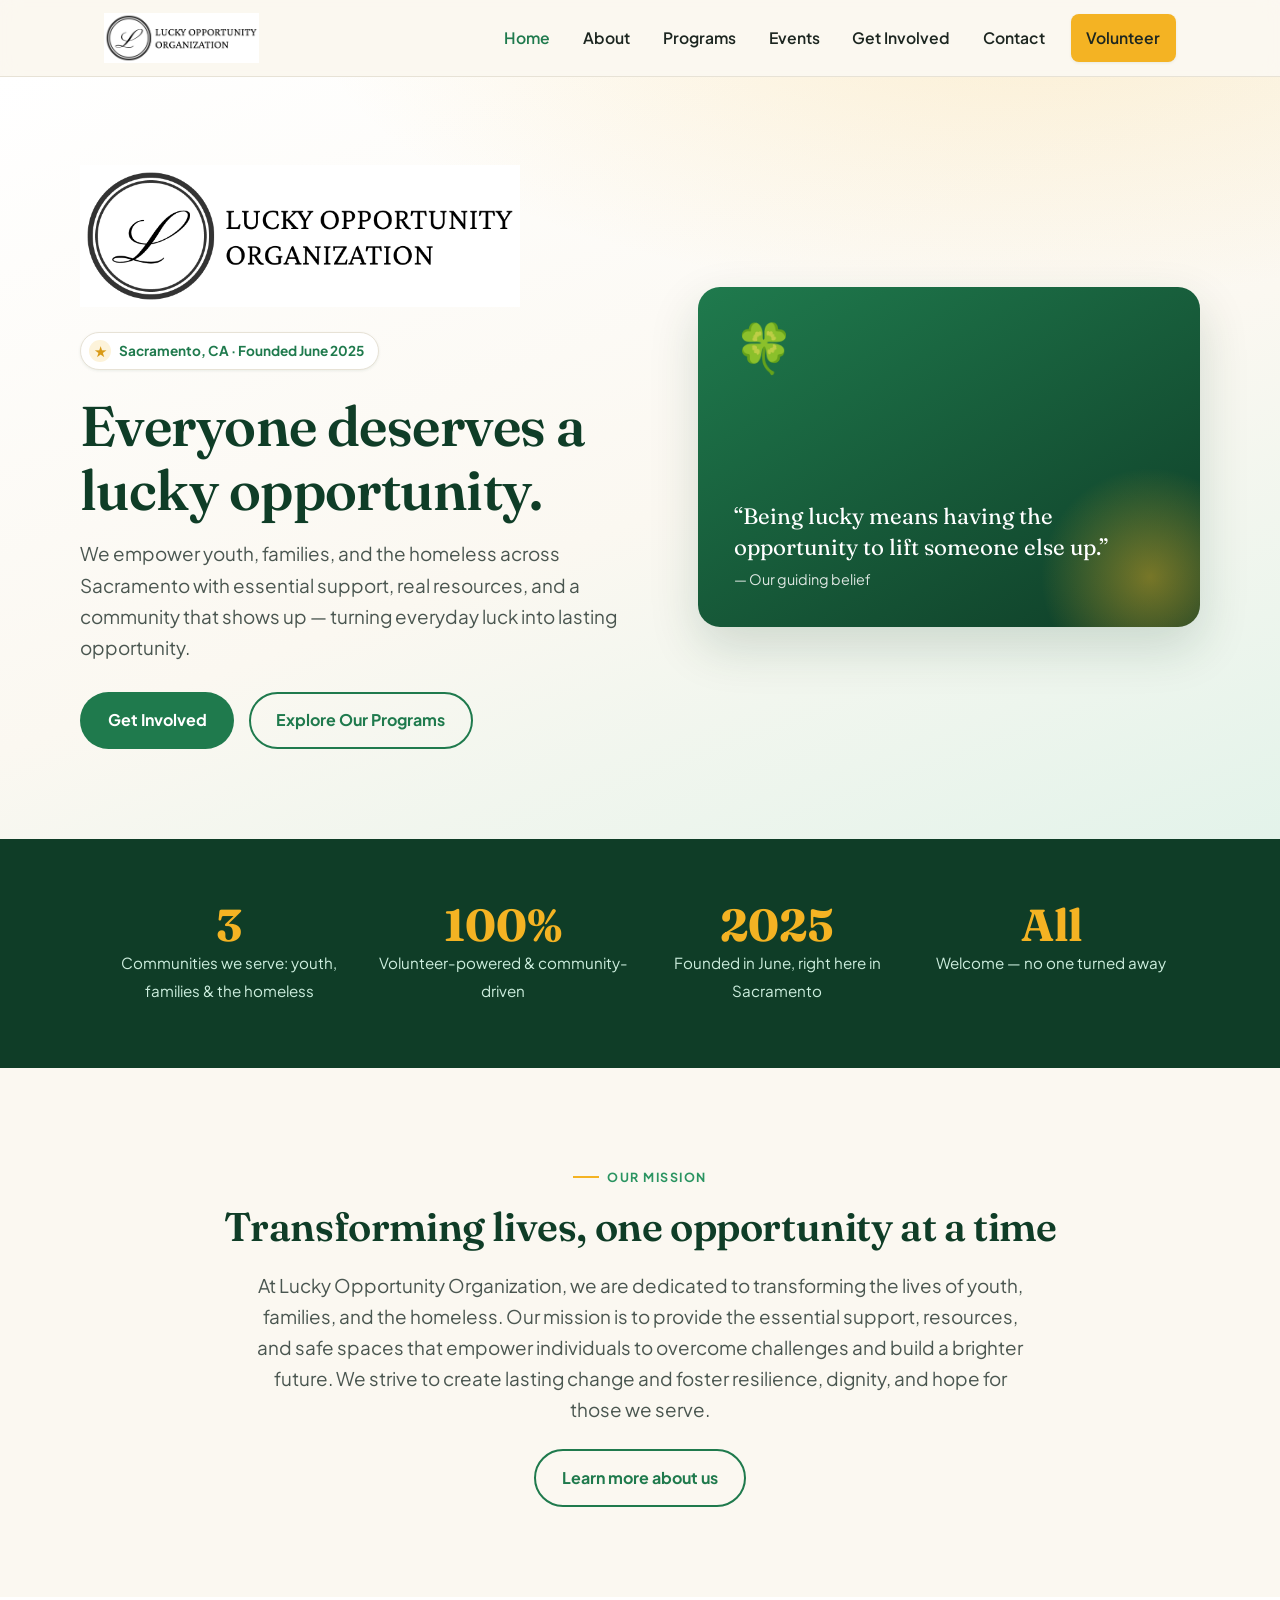
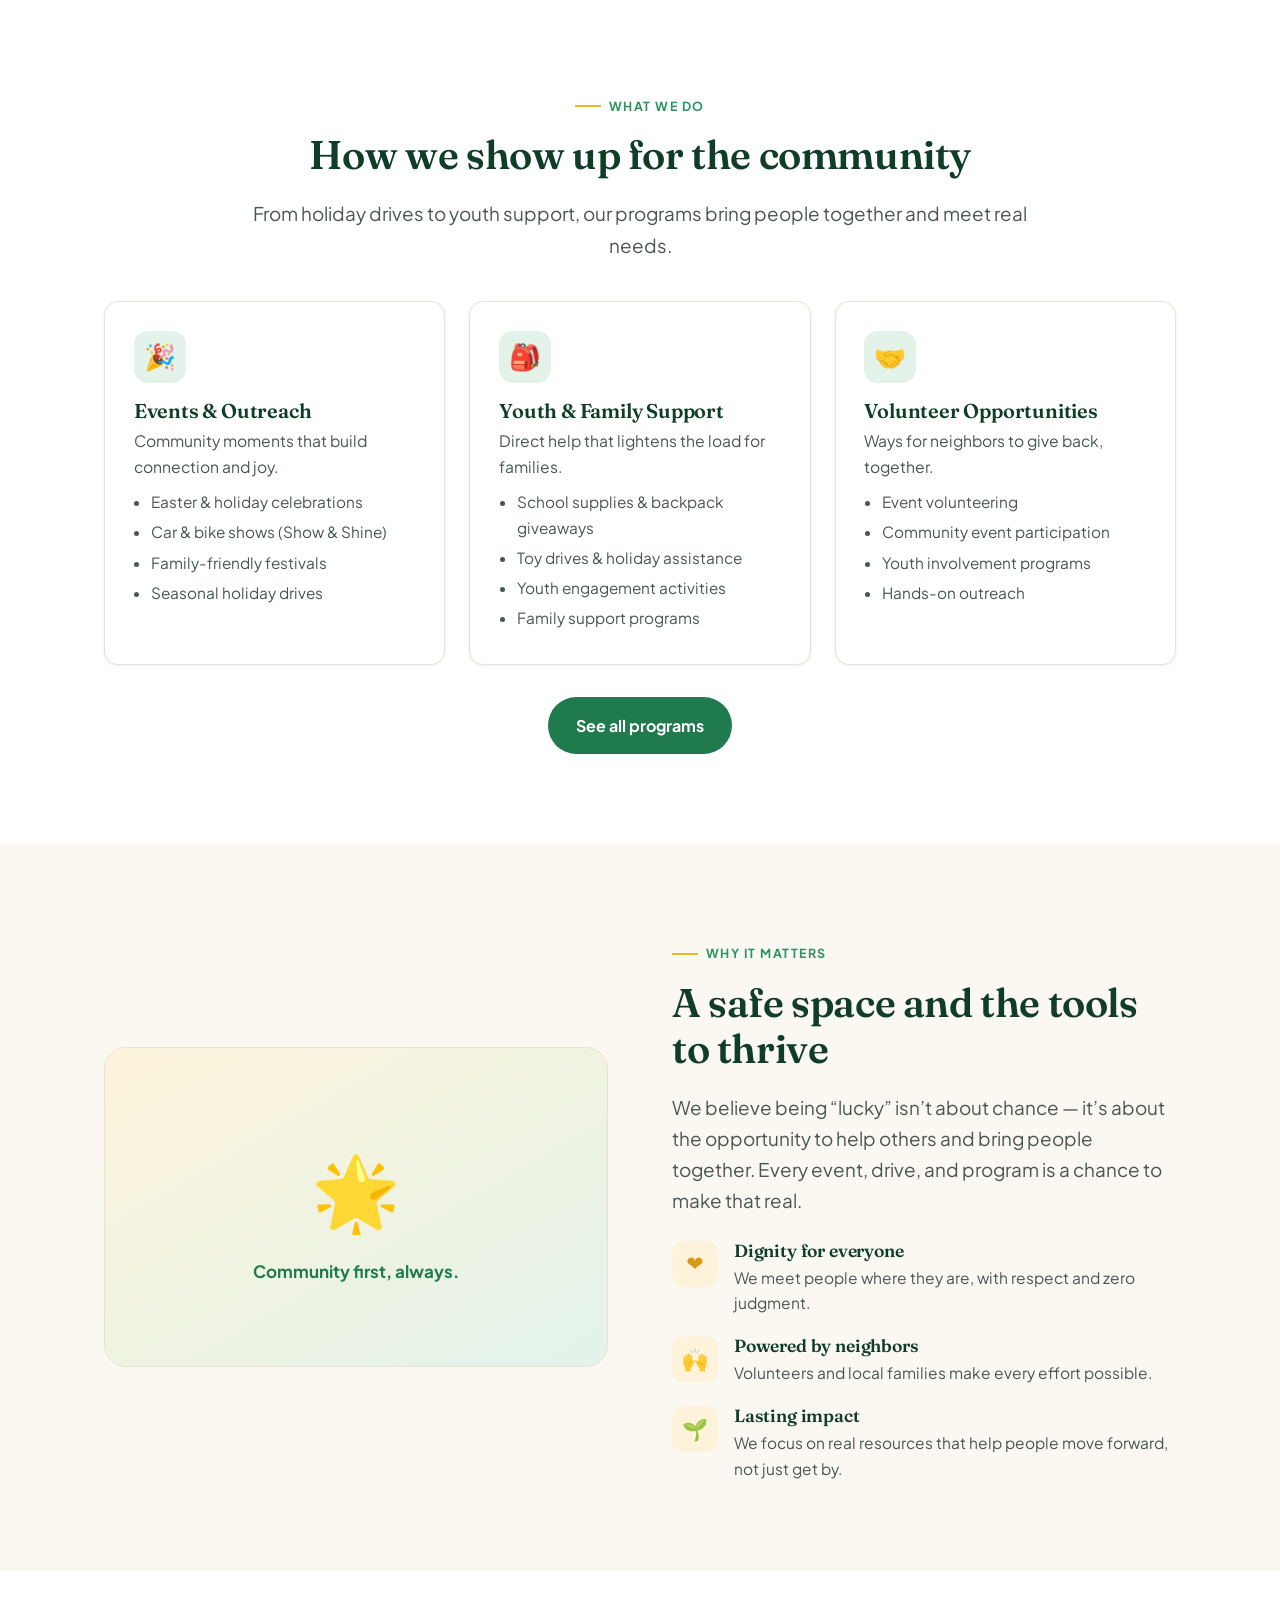
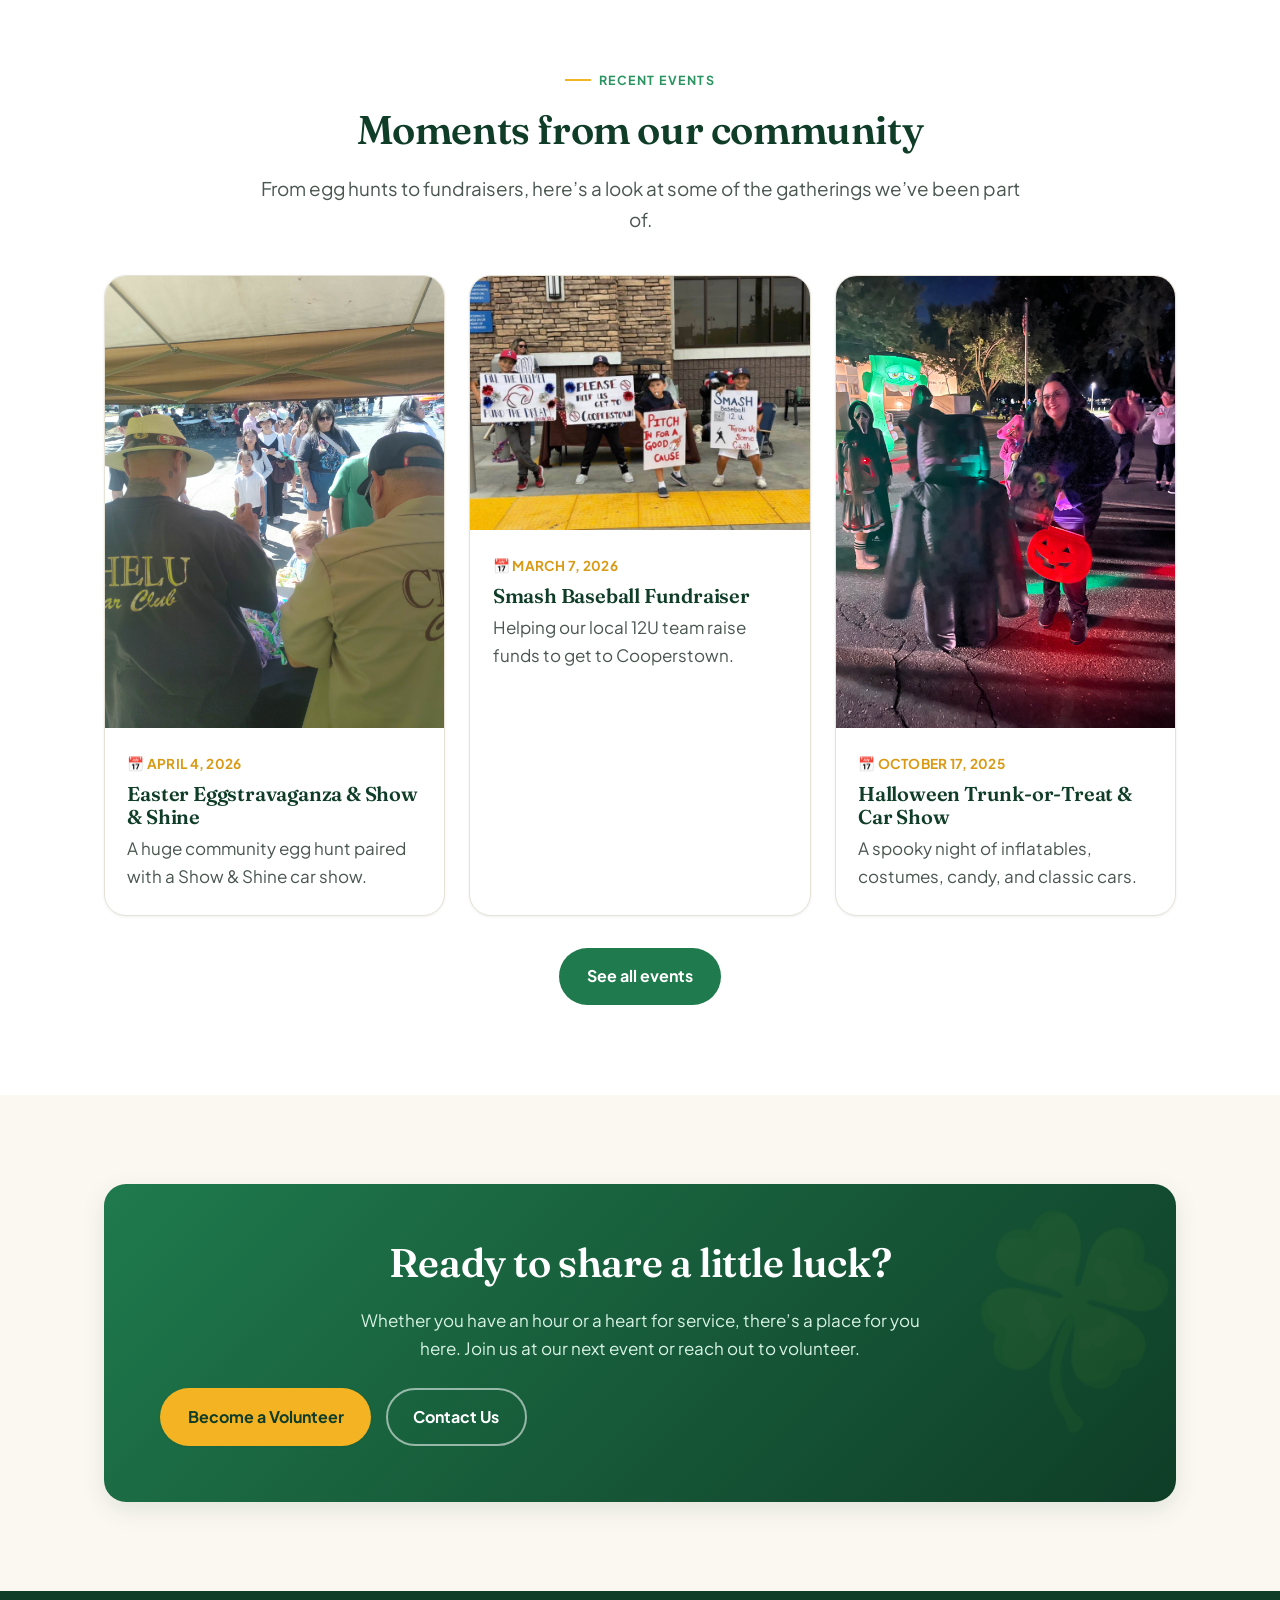
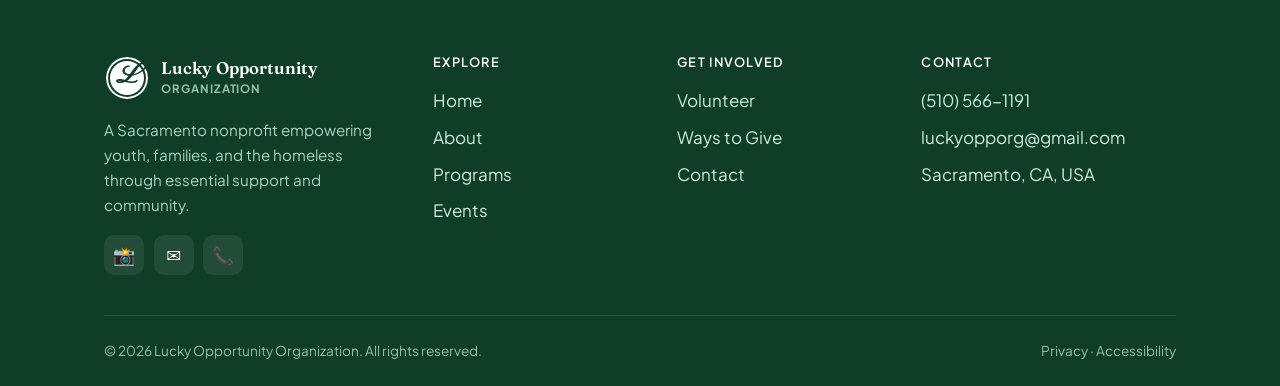
==== index.html @ 6090bc9c "Initial commit" ====
<!DOCTYPE html>
<html lang="en">
<head>
  <meta charset="UTF-8" />
  <meta name="viewport" content="width=device-width, initial-scale=1.0" />
  <title>Lucky Opportunity Organization | Empowering Youth, Families & the Homeless in Sacramento</title>
  <meta name="description" content="Lucky Opportunity Organization is a Sacramento nonprofit transforming lives by empowering youth, families, and the homeless through events, drives, and community outreach. Get involved today." />
  <link rel="canonical" href="https://www.luckyopportunityorganization.org/" />
  <meta name="theme-color" content="#0f3d27" />

  <!-- Open Graph -->
  <meta property="og:type" content="website" />
  <meta property="og:title" content="Lucky Opportunity Organization" />
  <meta property="og:description" content="Empowering youth, families, and the homeless across Sacramento through essential support and community." />
  <meta property="og:url" content="https://www.luckyopportunityorganization.org/" />

  <link rel="icon" href="data:image/svg+xml,%3Csvg xmlns='http://www.w3.org/2000/svg' viewBox='0 0 100 100'%3E%3Crect width='100' height='100' rx='22' fill='%231f7a4d'/%3E%3Ctext x='50' y='70' font-size='66' text-anchor='middle' fill='%23fbd97a' font-family='Georgia,serif' font-style='italic'%3EL%3C/text%3E%3C/svg%3E" />

  <link rel="preconnect" href="https://fonts.googleapis.com" />
  <link rel="preconnect" href="https://fonts.gstatic.com" crossorigin />
  <link href="https://fonts.googleapis.com/css2?family=Pinyon+Script&family=Fraunces:opsz,wght@9..144,500;9..144,600&family=Plus+Jakarta+Sans:wght@400;500;600;700;800&display=swap" rel="stylesheet" />
  <link rel="stylesheet" href="css/styles.css" />

  <script type="application/ld+json">
  {
    "@context": "https://schema.org",
    "@type": "NGO",
    "name": "Lucky Opportunity Organization",
    "url": "https://www.luckyopportunityorganization.org/",
    "email": "luckyopporg@gmail.com",
    "telephone": "+1-510-566-1191",
    "foundingDate": "2025-06",
    "description": "A Sacramento nonprofit dedicated to transforming lives by empowering youth, families, and the homeless through essential support and resources.",
    "address": { "@type": "PostalAddress", "addressLocality": "Sacramento", "addressRegion": "CA", "addressCountry": "US" },
    "sameAs": ["https://www.instagram.com/lucky_opportunity_organization"]
  }
  </script>
</head>
<body>
  <a class="skip-link" href="#main">Skip to content</a>

  <!-- HEADER -->
  <header class="site-header">
    <div class="wrap nav">
      <a class="brand" href="/" aria-label="Lucky Opportunity Organization home">
        <img class="brand-logo" src="assets/logo.png" alt="Lucky Opportunity Organization" width="695" height="224" />
      </a>
      <button class="nav-toggle" aria-label="Toggle menu" aria-expanded="false" aria-controls="nav-links">
        <span></span>
      </button>
      <ul class="nav-links" id="nav-links">
        <li><a href="/">Home</a></li>
        <li><a href="about.html">About</a></li>
        <li><a href="programs.html">Programs</a></li>
        <li><a href="events.html">Events</a></li>
        <li><a href="get-involved.html">Get Involved</a></li>
        <li><a href="contact.html">Contact</a></li>
        <li class="nav-cta"><a class="btn btn--primary" href="get-involved.html">Volunteer</a></li>
      </ul>
    </div>
  </header>

  <main id="main">
    <!-- HERO -->
    <section class="hero">
      <div class="wrap hero-grid">
        <div>
          <img class="hero-logo" src="assets/logo.png" width="695" height="224" alt="Lucky Opportunity Organization logo" />
          <span class="hero-badge"><i>★</i> Sacramento, CA · Founded June 2025</span>
          <h1>Everyone deserves a lucky opportunity.</h1>
          <p class="lead">We empower youth, families, and the homeless across Sacramento with essential support, real resources, and a community that shows up &mdash; turning everyday luck into lasting opportunity.</p>
          <div class="btn-row">
            <a class="btn btn--green" href="get-involved.html">Get Involved</a>
            <a class="btn btn--outline" href="programs.html">Explore Our Programs</a>
          </div>
        </div>
        <aside class="hero-art" aria-hidden="true">
          <span class="clover">🍀</span>
          <blockquote>
            &ldquo;Being lucky means having the opportunity to lift someone else up.&rdquo;
            <br /><cite>— Our guiding belief</cite>
          </blockquote>
        </aside>
      </div>
    </section>

    <!-- STATS -->
    <section class="section--tight section--green">
      <div class="wrap">
        <div class="stats">
          <div class="stat"><b>3</b><span>Communities we serve: youth, families &amp; the homeless</span></div>
          <div class="stat"><b>100%</b><span>Volunteer-powered &amp; community-driven</span></div>
          <div class="stat"><b>2025</b><span>Founded in June, right here in Sacramento</span></div>
          <div class="stat"><b>All</b><span>Welcome &mdash; no one turned away</span></div>
        </div>
      </div>
    </section>

    <!-- MISSION / INTRO -->
    <section class="section section--cream">
      <div class="wrap center">
        <span class="eyebrow">Our Mission</span>
        <h2>Transforming lives, one opportunity at a time</h2>
        <p class="lead">At Lucky Opportunity Organization, we are dedicated to transforming the lives of youth, families, and the homeless. Our mission is to provide the essential support, resources, and safe spaces that empower individuals to overcome challenges and build a brighter future. We strive to create lasting change and foster resilience, dignity, and hope for those we serve.</p>
        <div class="btn-row" style="margin-top:1.5rem;">
          <a class="btn btn--outline" href="about.html">Learn more about us</a>
        </div>
      </div>
    </section>

    <!-- PROGRAMS -->
    <section class="section section--paper">
      <div class="wrap">
        <div class="center">
          <span class="eyebrow">What We Do</span>
          <h2>How we show up for the community</h2>
          <p class="lead">From holiday drives to youth support, our programs bring people together and meet real needs.</p>
        </div>
        <div class="grid grid-3" style="margin-top:2.5rem;">
          <article class="card">
            <div class="ico" aria-hidden="true">🎉</div>
            <h3>Events &amp; Outreach</h3>
            <p>Community moments that build connection and joy.</p>
            <ul>
              <li>Easter &amp; holiday celebrations</li>
              <li>Car &amp; bike shows (Show &amp; Shine)</li>
              <li>Family-friendly festivals</li>
              <li>Seasonal holiday drives</li>
            </ul>
          </article>
          <article class="card">
            <div class="ico" aria-hidden="true">🎒</div>
            <h3>Youth &amp; Family Support</h3>
            <p>Direct help that lightens the load for families.</p>
            <ul>
              <li>School supplies &amp; backpack giveaways</li>
              <li>Toy drives &amp; holiday assistance</li>
              <li>Youth engagement activities</li>
              <li>Family support programs</li>
            </ul>
          </article>
          <article class="card">
            <div class="ico" aria-hidden="true">🤝</div>
            <h3>Volunteer Opportunities</h3>
            <p>Ways for neighbors to give back, together.</p>
            <ul>
              <li>Event volunteering</li>
              <li>Community event participation</li>
              <li>Youth involvement programs</li>
              <li>Hands-on outreach</li>
            </ul>
          </article>
        </div>
        <div class="center" style="margin-top:2rem;">
          <a class="btn btn--green" href="programs.html">See all programs</a>
        </div>
      </div>
    </section>

    <!-- VALUES / WHY -->
    <section class="section section--cream">
      <div class="wrap split">
        <div class="split-media" aria-hidden="true">
          <div>
            <div class="emoji">🌟</div>
            <p style="margin:.5rem 0 0;font-weight:700;">Community first, always.</p>
          </div>
        </div>
        <div>
          <span class="eyebrow">Why It Matters</span>
          <h2>A safe space and the tools to thrive</h2>
          <p class="lead" style="margin-bottom:1.5rem;">We believe being &ldquo;lucky&rdquo; isn&rsquo;t about chance &mdash; it&rsquo;s about the opportunity to help others and bring people together. Every event, drive, and program is a chance to make that real.</p>
          <div class="grid" style="gap:1.25rem;">
            <div class="feature">
              <div class="ico" aria-hidden="true">❤️</div>
              <div><h3>Dignity for everyone</h3><p>We meet people where they are, with respect and zero judgment.</p></div>
            </div>
            <div class="feature">
              <div class="ico" aria-hidden="true">🙌</div>
              <div><h3>Powered by neighbors</h3><p>Volunteers and local families make every effort possible.</p></div>
            </div>
            <div class="feature">
              <div class="ico" aria-hidden="true">🌱</div>
              <div><h3>Lasting impact</h3><p>We focus on real resources that help people move forward, not just get by.</p></div>
            </div>
          </div>
        </div>
      </div>
    </section>

    <!-- RECENT EVENTS -->
    <section class="section section--paper">
      <div class="wrap">
        <div class="center">
          <span class="eyebrow">Recent Events</span>
          <h2>Moments from our community</h2>
          <p class="lead">From egg hunts to fundraisers, here&rsquo;s a look at some of the gatherings we&rsquo;ve been part of.</p>
        </div>
        <div class="grid grid-3" style="margin-top:2.5rem;">
          <a class="event-link-card" href="events.html">
            <div class="event-link-card__media"><img src="assets/easter-1.jpg" alt="Families at the Easter egg hunt" loading="lazy" decoding="async" /></div>
            <div class="event-link-card__body">
              <span class="event-date">📅 April 4, 2026</span>
              <h3>Easter Eggstravaganza &amp; Show &amp; Shine</h3>
              <p>A huge community egg hunt paired with a Show &amp; Shine car show.</p>
            </div>
          </a>
          <a class="event-link-card" href="events.html">
            <div class="event-link-card__media"><img src="assets/smash-baseball.jpg" alt="The Smash 12U baseball team" loading="lazy" decoding="async" /></div>
            <div class="event-link-card__body">
              <span class="event-date">📅 March 7, 2026</span>
              <h3>Smash Baseball Fundraiser</h3>
              <p>Helping our local 12U team raise funds to get to Cooperstown.</p>
            </div>
          </a>
          <a class="event-link-card" href="events.html">
            <div class="event-link-card__media"><img src="assets/halloween-1.jpg" alt="Halloween inflatables lit up at night" loading="lazy" decoding="async" /></div>
            <div class="event-link-card__body">
              <span class="event-date">📅 October 17, 2025</span>
              <h3>Halloween Trunk-or-Treat &amp; Car Show</h3>
              <p>A spooky night of inflatables, costumes, candy, and classic cars.</p>
            </div>
          </a>
        </div>
        <div class="center" style="margin-top:2rem;">
          <a class="btn btn--green" href="events.html">See all events</a>
        </div>
      </div>
    </section>

    <!-- CTA -->
    <section class="section section--cream">
      <div class="wrap">
        <div class="cta-band">
          <h2>Ready to share a little luck?</h2>
          <p>Whether you have an hour or a heart for service, there&rsquo;s a place for you here. Join us at our next event or reach out to volunteer.</p>
          <div class="btn-row center">
            <a class="btn btn--primary" href="get-involved.html">Become a Volunteer</a>
            <a class="btn btn--ghost" href="contact.html">Contact Us</a>
          </div>
        </div>
      </div>
    </section>
  </main>

  <!-- FOOTER -->
  <footer class="site-footer">
    <div class="wrap">
      <div class="footer-grid">
        <div class="footer-about">
          <a class="brand" href="/" aria-label="Lucky Opportunity Organization home">
            <span class="brand-badge" aria-hidden="true">L</span>
            <span class="brand-name"><b>Lucky Opportunity</b><span>Organization</span></span>
          </a>
          <p style="margin-top:1rem;">A Sacramento nonprofit empowering youth, families, and the homeless through essential support and community.</p>
          <div class="social">
            <a href="https://www.instagram.com/lucky_opportunity_organization" target="_blank" rel="noopener" aria-label="Instagram">📸</a>
            <a href="mailto:luckyopporg@gmail.com" aria-label="Email">✉️</a>
            <a href="tel:+15105661191" aria-label="Phone">📞</a>
          </div>
        </div>
        <div>
          <h4>Explore</h4>
          <ul>
            <li><a href="/">Home</a></li>
            <li><a href="about.html">About</a></li>
            <li><a href="programs.html">Programs</a></li>
            <li><a href="events.html">Events</a></li>
          </ul>
        </div>
        <div>
          <h4>Get Involved</h4>
          <ul>
            <li><a href="get-involved.html">Volunteer</a></li>
            <li><a href="get-involved.html#donate">Ways to Give</a></li>
            <li><a href="contact.html">Contact</a></li>
          </ul>
        </div>
        <div>
          <h4>Contact</h4>
          <ul>
            <li><a href="tel:+15105661191">(510) 566-1191</a></li>
            <li><a href="mailto:luckyopporg@gmail.com">luckyopporg@gmail.com</a></li>
            <li>Sacramento, CA, USA</li>
          </ul>
        </div>
      </div>
      <div class="footer-bottom">
        <span>&copy; <span data-year>2026</span> Lucky Opportunity Organization. All rights reserved.</span>
        <span>
          <a href="privacy.html">Privacy</a> ·
          <a href="accessibility.html">Accessibility</a>
        </span>
      </div>
    </div>
  </footer>

  <script src="js/main.js"></script>
</body>
</html>
---- css/styles.css ----
/* ==========================================================================
   Lucky Opportunity Organization — Design System
   Palette: clover green + lucky gold on warm cream
   ========================================================================== */

:root {
  /* Brand colors */
  --green-900: #0f3d27;
  --green-700: #1f7a4d;
  --green-600: #2a9461;
  --green-500: #34a86f;
  --green-100: #e3f3ea;

  --gold-600: #d99a16;
  --gold-500: #f4b323;
  --gold-300: #fbd97a;
  --gold-100: #fdf3da;

  --cream: #fbf8f1;
  --paper: #ffffff;
  --ink: #1c2620;
  --ink-soft: #4a5650;
  --line: #e7e2d6;

  --shadow-sm: 0 1px 3px rgba(15, 61, 39, 0.08);
  --shadow-md: 0 8px 24px rgba(15, 61, 39, 0.10);
  --shadow-lg: 0 20px 50px rgba(15, 61, 39, 0.16);

  --radius: 14px;
  --radius-lg: 22px;
  --maxw: 1120px;
  --font: "Plus Jakarta Sans", system-ui, -apple-system, "Segoe UI", Roboto, sans-serif;
  --font-display: "Fraunces", Georgia, "Times New Roman", serif;
}

/* --------------------------------------------------------------------------
   Base / reset
   -------------------------------------------------------------------------- */
*, *::before, *::after { box-sizing: border-box; }

html { scroll-behavior: smooth; -webkit-text-size-adjust: 100%; }

body {
  margin: 0;
  font-family: var(--font);
  color: var(--ink);
  background: var(--cream);
  line-height: 1.65;
  font-size: 17px;
  -webkit-font-smoothing: antialiased;
}

img { max-width: 100%; display: block; }

a { color: var(--green-700); text-decoration: none; transition: color .15s ease; }
a:hover { color: var(--green-900); }

h1, h2, h3, h4 {
  font-family: var(--font-display);
  font-weight: 600;
  line-height: 1.15;
  color: var(--green-900);
  margin: 0 0 .5em;
  letter-spacing: -0.01em;
}
h1 { font-size: clamp(2.1rem, 5vw, 3.5rem); }
h2 { font-size: clamp(1.7rem, 3.6vw, 2.5rem); }
h3 { font-size: 1.25rem; }
p { margin: 0 0 1rem; }

:focus-visible {
  outline: 3px solid var(--gold-500);
  outline-offset: 2px;
  border-radius: 4px;
}

.skip-link {
  position: absolute;
  left: -999px;
  top: 0;
  background: var(--green-900);
  color: #fff;
  padding: .75rem 1.25rem;
  z-index: 200;
  border-radius: 0 0 8px 0;
}
.skip-link:focus { left: 0; color: #fff; }

/* --------------------------------------------------------------------------
   Layout helpers
   -------------------------------------------------------------------------- */
.wrap { width: 100%; max-width: var(--maxw); margin: 0 auto; padding: 0 1.5rem; }

.section { padding: clamp(3.5rem, 7vw, 6rem) 0; }
.section--tight { padding: clamp(2.5rem, 5vw, 4rem) 0; }
.section--green { background: var(--green-900); color: #eafff3; }
.section--green h2, .section--green h3 { color: #fff; }
.section--cream { background: var(--cream); }
.section--paper { background: var(--paper); }

.eyebrow {
  display: inline-flex;
  align-items: center;
  gap: .5rem;
  font-family: var(--font);
  font-weight: 700;
  font-size: .78rem;
  letter-spacing: .12em;
  text-transform: uppercase;
  color: var(--green-600);
  margin-bottom: 1rem;
}
.section--green .eyebrow { color: var(--gold-300); }
.eyebrow::before {
  content: "";
  width: 26px; height: 2px;
  background: var(--gold-500);
  display: inline-block;
}

.lead { font-size: 1.18rem; color: var(--ink-soft); max-width: 56ch; }
.center { text-align: center; }
.center .lead, .center .eyebrow { margin-left: auto; margin-right: auto; }
.center .eyebrow { display: inline-flex; }

/* --------------------------------------------------------------------------
   Buttons
   -------------------------------------------------------------------------- */
.btn {
  display: inline-flex;
  align-items: center;
  gap: .5rem;
  font-family: var(--font);
  font-weight: 700;
  font-size: 1rem;
  padding: .85rem 1.6rem;
  border-radius: 999px;
  border: 2px solid transparent;
  cursor: pointer;
  transition: transform .15s ease, box-shadow .15s ease, background .15s ease, color .15s ease;
  white-space: nowrap;
}
.btn:active { transform: translateY(1px); }
.btn--primary { background: var(--gold-500); color: var(--green-900); box-shadow: var(--shadow-sm); }
.btn--primary:hover { background: var(--gold-300); color: var(--green-900); box-shadow: var(--shadow-md); transform: translateY(-2px); }
.btn--green { background: var(--green-700); color: #fff; }
.btn--green:hover { background: var(--green-900); color: #fff; transform: translateY(-2px); }
.btn--ghost { background: transparent; border-color: rgba(255,255,255,.55); color: #fff; }
.btn--ghost:hover { background: rgba(255,255,255,.12); color: #fff; }
.btn--outline { background: transparent; border-color: var(--green-700); color: var(--green-700); }
.btn--outline:hover { background: var(--green-700); color: #fff; }
.btn-row { display: flex; flex-wrap: wrap; gap: .9rem; }
.center .btn-row { justify-content: center; }

/* --------------------------------------------------------------------------
   Header / nav
   -------------------------------------------------------------------------- */
.site-header {
  position: sticky;
  top: 0;
  z-index: 100;
  background: rgba(251, 248, 241, 0.88);
  backdrop-filter: saturate(140%) blur(10px);
  border-bottom: 1px solid var(--line);
}
.nav {
  display: flex;
  align-items: center;
  justify-content: space-between;
  gap: 1rem;
  height: 76px;
}
.brand { display: flex; align-items: center; gap: .7rem; font-weight: 800; }
.brand-badge {
  width: 46px; height: 46px;
  border-radius: 50%;
  background: #ffffff;
  color: var(--green-900);
  border: 2px solid var(--green-900);
  box-shadow: inset 0 0 0 2px #fff, inset 0 0 0 4px var(--green-900);
  display: grid; place-items: center;
  font-family: "Pinyon Script", "Snell Roundhand", "Apple Chancery", cursive;
  font-size: 1.85rem;
  line-height: 1;
  padding-bottom: 4px;
  flex: none;
}
.site-footer .brand-badge { background: #fff; color: var(--green-900); }

.hero-logo {
  display: block;
  width: 100%;
  max-width: 440px;
  height: auto;
  margin: 0 0 1.6rem;
}
.brand-name { line-height: 1.05; }
.brand-name b { display: block; font-family: var(--font-display); font-size: 1.05rem; color: var(--green-900); font-weight: 600; }
.brand-name span { font-size: .72rem; letter-spacing: .08em; text-transform: uppercase; color: var(--ink-soft); font-weight: 700; }

.nav-links { display: flex; align-items: center; gap: .35rem; list-style: none; margin: 0; padding: 0; }
.nav-links a {
  display: inline-block;
  padding: .55rem .85rem;
  border-radius: 8px;
  font-weight: 600;
  font-size: .98rem;
  color: var(--ink);
}
.nav-links a:hover { background: var(--green-100); color: var(--green-900); }
.nav-links a.active { color: var(--green-700); }
.nav-cta { margin-left: .4rem; }

.nav-toggle {
  display: none;
  background: none;
  border: 0;
  width: 44px; height: 44px;
  cursor: pointer;
  padding: 10px;
}
.nav-toggle span, .nav-toggle span::before, .nav-toggle span::after {
  content: "";
  display: block;
  height: 2px;
  background: var(--green-900);
  border-radius: 2px;
  transition: transform .25s ease, opacity .2s ease;
}
.nav-toggle span { position: relative; }
.nav-toggle span::before { position: absolute; top: -7px; left: 0; right: 0; }
.nav-toggle span::after { position: absolute; top: 7px; left: 0; right: 0; }
.nav-toggle[aria-expanded="true"] span { background: transparent; }
.nav-toggle[aria-expanded="true"] span::before { transform: translateY(7px) rotate(45deg); }
.nav-toggle[aria-expanded="true"] span::after { transform: translateY(-7px) rotate(-45deg); }

@media (max-width: 860px) {
  .nav-toggle { display: block; }
  .nav-links {
    position: absolute;
    top: 76px; left: 0; right: 0;
    flex-direction: column;
    align-items: stretch;
    gap: .25rem;
    background: var(--cream);
    border-bottom: 1px solid var(--line);
    padding: 1rem 1.5rem 1.5rem;
    box-shadow: var(--shadow-md);
    transform: translateY(-130%);
    transition: transform .28s ease;
    visibility: hidden;
  }
  .nav-links.open { transform: translateY(0); visibility: visible; }
  .nav-links a { padding: .8rem .75rem; font-size: 1.05rem; }
  .nav-cta { margin: .5rem 0 0; }
  .nav-cta .btn { width: 100%; justify-content: center; }
}

/* --------------------------------------------------------------------------
   Hero
   -------------------------------------------------------------------------- */
.hero {
  position: relative;
  background:
    radial-gradient(1200px 500px at 80% -10%, rgba(244,179,35,.18), transparent 60%),
    linear-gradient(160deg, #ffffff 0%, var(--cream) 55%, var(--green-100) 100%);
  overflow: hidden;
}
.hero-grid {
  display: grid;
  grid-template-columns: 1.05fr .95fr;
  gap: clamp(2rem, 5vw, 4rem);
  align-items: center;
  padding: clamp(3rem, 7vw, 5.5rem) 0 clamp(3.5rem, 7vw, 6rem);
}
.hero h1 { margin-bottom: 1rem; }
.hero .lead { margin-bottom: 1.8rem; }
.hero-badge {
  display: inline-flex; align-items: center; gap: .5rem;
  background: var(--paper);
  border: 1px solid var(--line);
  border-radius: 999px;
  padding: .4rem .9rem .4rem .5rem;
  font-size: .85rem; font-weight: 700; color: var(--green-700);
  box-shadow: var(--shadow-sm);
  margin-bottom: 1.5rem;
}
.hero-badge i {
  width: 22px; height: 22px; border-radius: 50%;
  background: var(--gold-100); color: var(--gold-600);
  display: grid; place-items: center; font-style: normal; font-size: .9rem;
}
.hero-art {
  position: relative;
  border-radius: var(--radius-lg);
  background: linear-gradient(150deg, var(--green-700), var(--green-900));
  color: #fff;
  padding: 2.2rem;
  box-shadow: var(--shadow-lg);
  min-height: 340px;
  display: flex; flex-direction: column; justify-content: space-between;
  overflow: hidden;
}
.hero-art::after {
  content: "";
  position: absolute; right: -60px; bottom: -60px;
  width: 220px; height: 220px; border-radius: 50%;
  background: radial-gradient(circle, rgba(244,179,35,.45), transparent 70%);
}
.hero-art .clover { font-size: 3rem; line-height: 1; }
.hero-art blockquote { font-family: var(--font-display); font-size: 1.4rem; line-height: 1.35; margin: 0; position: relative; z-index: 1; }
.hero-art cite { font-style: normal; font-size: .9rem; opacity: .85; font-family: var(--font); }

@media (max-width: 820px) {
  .hero-grid { grid-template-columns: 1fr; }
  .hero-art { min-height: 260px; }
}

/* --------------------------------------------------------------------------
   Stats strip
   -------------------------------------------------------------------------- */
.stats {
  display: grid;
  grid-template-columns: repeat(4, 1fr);
  gap: 1.5rem;
  text-align: center;
}
.stat b {
  display: block;
  font-family: var(--font-display);
  font-size: clamp(2rem, 4vw, 2.8rem);
  color: var(--gold-500);
  line-height: 1;
}
.section--green .stat span { color: #cdeede; font-size: .95rem; }
@media (max-width: 620px) { .stats { grid-template-columns: repeat(2, 1fr); gap: 2rem 1rem; } }

/* --------------------------------------------------------------------------
   Cards / grid
   -------------------------------------------------------------------------- */
.grid { display: grid; gap: 1.5rem; }
.grid-3 { grid-template-columns: repeat(3, 1fr); }
.grid-2 { grid-template-columns: repeat(2, 1fr); }
@media (max-width: 900px) { .grid-3 { grid-template-columns: 1fr 1fr; } }
@media (max-width: 640px) { .grid-3, .grid-2 { grid-template-columns: 1fr; } }

.card {
  background: var(--paper);
  border: 1px solid var(--line);
  border-radius: var(--radius);
  padding: 1.8rem;
  box-shadow: var(--shadow-sm);
  transition: transform .18s ease, box-shadow .18s ease, border-color .18s ease;
}
.card:hover { transform: translateY(-4px); box-shadow: var(--shadow-md); border-color: var(--green-100); }
.card .ico {
  width: 52px; height: 52px;
  border-radius: 14px;
  background: var(--green-100);
  color: var(--green-700);
  display: grid; place-items: center;
  font-size: 1.6rem;
  margin-bottom: 1rem;
}
.card h3 { margin-bottom: .4rem; }
.card p { color: var(--ink-soft); margin: 0; font-size: .98rem; }
.card ul { color: var(--ink-soft); margin: .6rem 0 0; padding-left: 1.1rem; font-size: .96rem; }
.card ul li { margin-bottom: .3rem; }

/* feature list (about) */
.feature {
  display: flex; gap: 1rem; align-items: flex-start;
}
.feature .ico {
  flex: none;
  width: 46px; height: 46px; border-radius: 12px;
  background: var(--gold-100); color: var(--gold-600);
  display: grid; place-items: center; font-size: 1.3rem;
}
.feature h3 { font-size: 1.1rem; margin-bottom: .25rem; }
.feature p { color: var(--ink-soft); margin: 0; font-size: .97rem; }

/* two-column media block */
.split {
  display: grid;
  grid-template-columns: 1fr 1fr;
  gap: clamp(2rem, 5vw, 4rem);
  align-items: center;
}
.split--reverse .split-media { order: 2; }
@media (max-width: 820px) {
  .split { grid-template-columns: 1fr; }
  .split--reverse .split-media { order: 0; }
}
.split-media {
  border-radius: var(--radius-lg);
  background: linear-gradient(150deg, var(--gold-100), var(--green-100));
  border: 1px solid var(--line);
  min-height: 320px;
  display: grid; place-items: center;
  padding: 2rem;
  text-align: center;
  color: var(--green-700);
}
.split-media .emoji { font-size: 4.5rem; }

/* --------------------------------------------------------------------------
   Steps / process
   -------------------------------------------------------------------------- */
.steps { counter-reset: step; display: grid; gap: 1.25rem; }
.step {
  display: flex; gap: 1.1rem; align-items: flex-start;
  background: var(--paper); border: 1px solid var(--line);
  border-radius: var(--radius); padding: 1.4rem 1.6rem;
}
.step::before {
  counter-increment: step;
  content: counter(step);
  flex: none;
  width: 40px; height: 40px; border-radius: 50%;
  background: var(--green-700); color: #fff;
  display: grid; place-items: center; font-weight: 800;
  font-family: var(--font-display);
}
.step h3 { margin-bottom: .2rem; font-size: 1.1rem; }
.step p { margin: 0; color: var(--ink-soft); font-size: .97rem; }

/* --------------------------------------------------------------------------
   CTA band
   -------------------------------------------------------------------------- */
.cta-band {
  background: linear-gradient(135deg, var(--green-700), var(--green-900));
  border-radius: var(--radius-lg);
  padding: clamp(2.5rem, 5vw, 3.5rem);
  color: #fff;
  text-align: center;
  box-shadow: var(--shadow-md);
  position: relative;
  overflow: hidden;
}
.cta-band::before {
  content: "🍀";
  position: absolute; font-size: 12rem; opacity: .08;
  top: -2rem; right: -1rem; transform: rotate(15deg);
}
.cta-band h2 { color: #fff; }
.cta-band p { color: #d8f3e4; max-width: 50ch; margin: 0 auto 1.6rem; }

/* --------------------------------------------------------------------------
   Contact / forms
   -------------------------------------------------------------------------- */
.contact-grid { display: grid; grid-template-columns: 1fr 1.1fr; gap: clamp(2rem, 5vw, 3.5rem); align-items: start; }
@media (max-width: 820px) { .contact-grid { grid-template-columns: 1fr; } }

.contact-card { background: var(--paper); border: 1px solid var(--line); border-radius: var(--radius); padding: 1.4rem 1.6rem; margin-bottom: 1rem; display: flex; gap: 1rem; align-items: center; box-shadow: var(--shadow-sm); }
.contact-card .ico { flex: none; width: 48px; height: 48px; border-radius: 12px; background: var(--green-100); color: var(--green-700); display: grid; place-items: center; font-size: 1.4rem; }
.contact-card b { display: block; color: var(--green-900); font-family: var(--font-display); }
.contact-card a, .contact-card span { color: var(--ink-soft); }

.form { background: var(--paper); border: 1px solid var(--line); border-radius: var(--radius); padding: 1.8rem; box-shadow: var(--shadow-sm); }
.field { margin-bottom: 1.1rem; }
.field label { display: block; font-weight: 700; font-size: .92rem; margin-bottom: .4rem; color: var(--green-900); }
.field input, .field textarea, .field select {
  width: 100%;
  font-family: var(--font);
  font-size: 1rem;
  padding: .8rem .95rem;
  border: 1.5px solid var(--line);
  border-radius: 10px;
  background: var(--cream);
  color: var(--ink);
  transition: border-color .15s ease, background .15s ease;
}
.field input:focus, .field textarea:focus, .field select:focus { border-color: var(--green-600); background: #fff; outline: none; }
.field textarea { resize: vertical; min-height: 130px; }
.form .btn { width: 100%; justify-content: center; }
.form-note { font-size: .85rem; color: var(--ink-soft); margin: .9rem 0 0; }
.hp { position: absolute; left: -9999px; }

/* --------------------------------------------------------------------------
   FAQ / accordion
   -------------------------------------------------------------------------- */
.faq { max-width: 760px; margin: 0 auto; }
.faq details {
  background: var(--paper); border: 1px solid var(--line);
  border-radius: var(--radius); padding: .25rem 1.4rem; margin-bottom: .9rem;
}
.faq summary {
  cursor: pointer; list-style: none; padding: 1.1rem 0;
  font-weight: 700; color: var(--green-900); font-size: 1.05rem;
  display: flex; justify-content: space-between; align-items: center; gap: 1rem;
}
.faq summary::-webkit-details-marker { display: none; }
.faq summary::after { content: "+"; font-size: 1.5rem; color: var(--green-600); transition: transform .2s ease; }
.faq details[open] summary::after { transform: rotate(45deg); }
.faq details p { color: var(--ink-soft); margin: 0 0 1.1rem; }

/* --------------------------------------------------------------------------
   Page hero (interior)
   -------------------------------------------------------------------------- */
.page-hero {
  background:
    radial-gradient(900px 400px at 85% -20%, rgba(244,179,35,.16), transparent 60%),
    linear-gradient(160deg, #fff, var(--green-100));
  padding: clamp(3rem, 6vw, 4.5rem) 0 clamp(2.5rem, 5vw, 3.5rem);
  border-bottom: 1px solid var(--line);
}
.page-hero .lead { margin-bottom: 0; }
.crumbs { font-size: .85rem; color: var(--ink-soft); margin-bottom: 1rem; }
.crumbs a { font-weight: 600; }

/* --------------------------------------------------------------------------
   Footer
   -------------------------------------------------------------------------- */
.site-footer { background: var(--green-900); color: #cdeede; padding: clamp(3rem, 6vw, 4rem) 0 1.5rem; }
.footer-grid { display: grid; grid-template-columns: 1.4fr 1fr 1fr 1.2fr; gap: 2rem; margin-bottom: 2.5rem; }
@media (max-width: 820px) { .footer-grid { grid-template-columns: 1fr 1fr; gap: 2rem 1.5rem; } }
@media (max-width: 480px) { .footer-grid { grid-template-columns: 1fr; } }
.site-footer h4 { color: #fff; font-family: var(--font); font-size: .8rem; letter-spacing: .1em; text-transform: uppercase; margin-bottom: 1rem; }
.site-footer .brand-name b { color: #fff; }
.site-footer .brand-name span { color: #8fc4ab; }
.site-footer ul { list-style: none; margin: 0; padding: 0; }
.site-footer ul li { margin-bottom: .55rem; }
.site-footer a { color: #cdeede; }
.site-footer a:hover { color: var(--gold-300); }
.footer-about p { color: #a9d6c2; font-size: .95rem; max-width: 34ch; }
.social { display: flex; gap: .6rem; margin-top: 1.1rem; }
.social a {
  width: 40px; height: 40px; border-radius: 10px;
  background: rgba(255,255,255,.08); display: grid; place-items: center;
  color: #fff; font-size: 1.1rem;
}
.social a:hover { background: var(--gold-500); color: var(--green-900); }
.footer-bottom {
  border-top: 1px solid rgba(255,255,255,.12);
  padding-top: 1.5rem;
  display: flex; flex-wrap: wrap; gap: .5rem 1.5rem; justify-content: space-between;
  font-size: .85rem; color: #8fc4ab;
}
.footer-bottom a { color: #8fc4ab; }
.footer-bottom a:hover { color: var(--gold-300); }

/* --------------------------------------------------------------------------
   Misc utilities
   -------------------------------------------------------------------------- */
.tag-row { display: flex; flex-wrap: wrap; gap: .5rem; margin-top: 1rem; }
.tag { background: var(--green-100); color: var(--green-700); border-radius: 999px; padding: .35rem .9rem; font-size: .85rem; font-weight: 700; }
.mt-0 { margin-top: 0; }
.mb-0 { margin-bottom: 0; }
.divider { height: 1px; background: var(--line); border: 0; margin: 0; }

@media (prefers-reduced-motion: reduce) {
  * { animation: none !important; transition: none !important; scroll-behavior: auto !important; }
}

/* --------------------------------------------------------------------------
   Featured / recent events
   -------------------------------------------------------------------------- */
.feature-event {
  display: grid;
  grid-template-columns: 1.15fr 1fr;
  gap: 2.5rem;
  align-items: center;
  background: var(--paper);
  border: 1px solid var(--line);
  border-radius: var(--radius-lg);
  box-shadow: var(--shadow-md);
  overflow: hidden;
}
.feature-event__media {
  position: relative;
  min-height: 320px;
  background: var(--green-100);
}
.feature-event__media img {
  width: 100%;
  height: 100%;
  object-fit: cover;
  display: block;
  position: relative;
  z-index: 1;
}
.feature-event__media .img-fallback {
  position: absolute;
  inset: 0;
  display: flex;
  align-items: center;
  justify-content: center;
  text-align: center;
  padding: 1.5rem;
  color: var(--green-700);
  font-family: var(--font-display);
  font-size: 1.05rem;
  background: repeating-linear-gradient(45deg, var(--green-100), var(--green-100) 12px, #d9ecdf 12px, #d9ecdf 24px);
}
.feature-event__body { padding: 2.25rem 2.5rem 2.25rem 0; }
.event-date {
  display: inline-flex; align-items: center; gap: .45rem;
  font-weight: 700; font-size: .85rem; letter-spacing: .02em;
  color: var(--gold-600);
  text-transform: uppercase;
}
@media (max-width: 760px) {
  .feature-event { grid-template-columns: 1fr; }
  .feature-event__media { min-height: 240px; }
  .feature-event__body { padding: 1.5rem 1.5rem 2rem; }
}

.feature-event--reverse { grid-template-columns: 1fr 1.15fr; }
.feature-event--reverse .feature-event__media { order: 2; }
.feature-event--reverse .feature-event__body { order: 1; padding: 2.25rem 0 2.25rem 2.5rem; }
@media (max-width: 760px) {
  .feature-event--reverse { grid-template-columns: 1fr; }
  .feature-event--reverse .feature-event__media { order: 0; }
  .feature-event--reverse .feature-event__body { order: 0; padding: 1.5rem 1.5rem 2rem; }
}
.event-gallery {
  display: grid;
  grid-template-columns: repeat(4, 1fr);
  gap: 1rem;
  margin-top: 1.5rem;
}
.event-gallery figure {
  margin: 0;
  border-radius: var(--radius);
  overflow: hidden;
  background: var(--green-100);
  aspect-ratio: 4 / 3;
  box-shadow: var(--shadow-sm);
  position: relative;
}
.event-gallery img { width: 100%; height: 100%; object-fit: cover; display: block; position: relative; z-index: 1; }
.event-gallery .img-fallback {
  position: absolute; inset: 0; display: flex; align-items: center; justify-content: center;
  text-align: center; padding: .5rem; font-size: .8rem; color: var(--green-700);
  background: repeating-linear-gradient(45deg, var(--green-100), var(--green-100) 10px, #d9ecdf 10px, #d9ecdf 20px);
}
@media (max-width: 680px) { .event-gallery { grid-template-columns: repeat(2, 1fr); } }

/* --------------------------------------------------------------------------
   Homepage event cards (link to events page)
   -------------------------------------------------------------------------- */
.event-link-card {
  display: flex;
  flex-direction: column;
  background: var(--paper);
  border: 1px solid var(--line);
  border-radius: var(--radius-lg);
  overflow: hidden;
  box-shadow: var(--shadow-sm);
  transition: transform .15s ease, box-shadow .15s ease;
  color: var(--ink);
}
.event-link-card:hover { transform: translateY(-4px); box-shadow: var(--shadow-md); color: var(--ink); }
.event-link-card__media { aspect-ratio: 3 / 2; background: var(--green-100); }
.event-link-card__media img { width: 100%; height: 100%; object-fit: cover; display: block; }
.event-link-card__body { padding: 1.25rem 1.4rem 1.5rem; }
.event-link-card__body h3 { margin: .35rem 0 .4rem; }
.event-link-card__body p { margin: 0; color: var(--ink-soft); }

/* Header logo image (replaces text badge) */
.brand-logo { height: 50px; width: auto; display: block; }
@media (max-width: 600px) { .brand-logo { height: 40px; } }
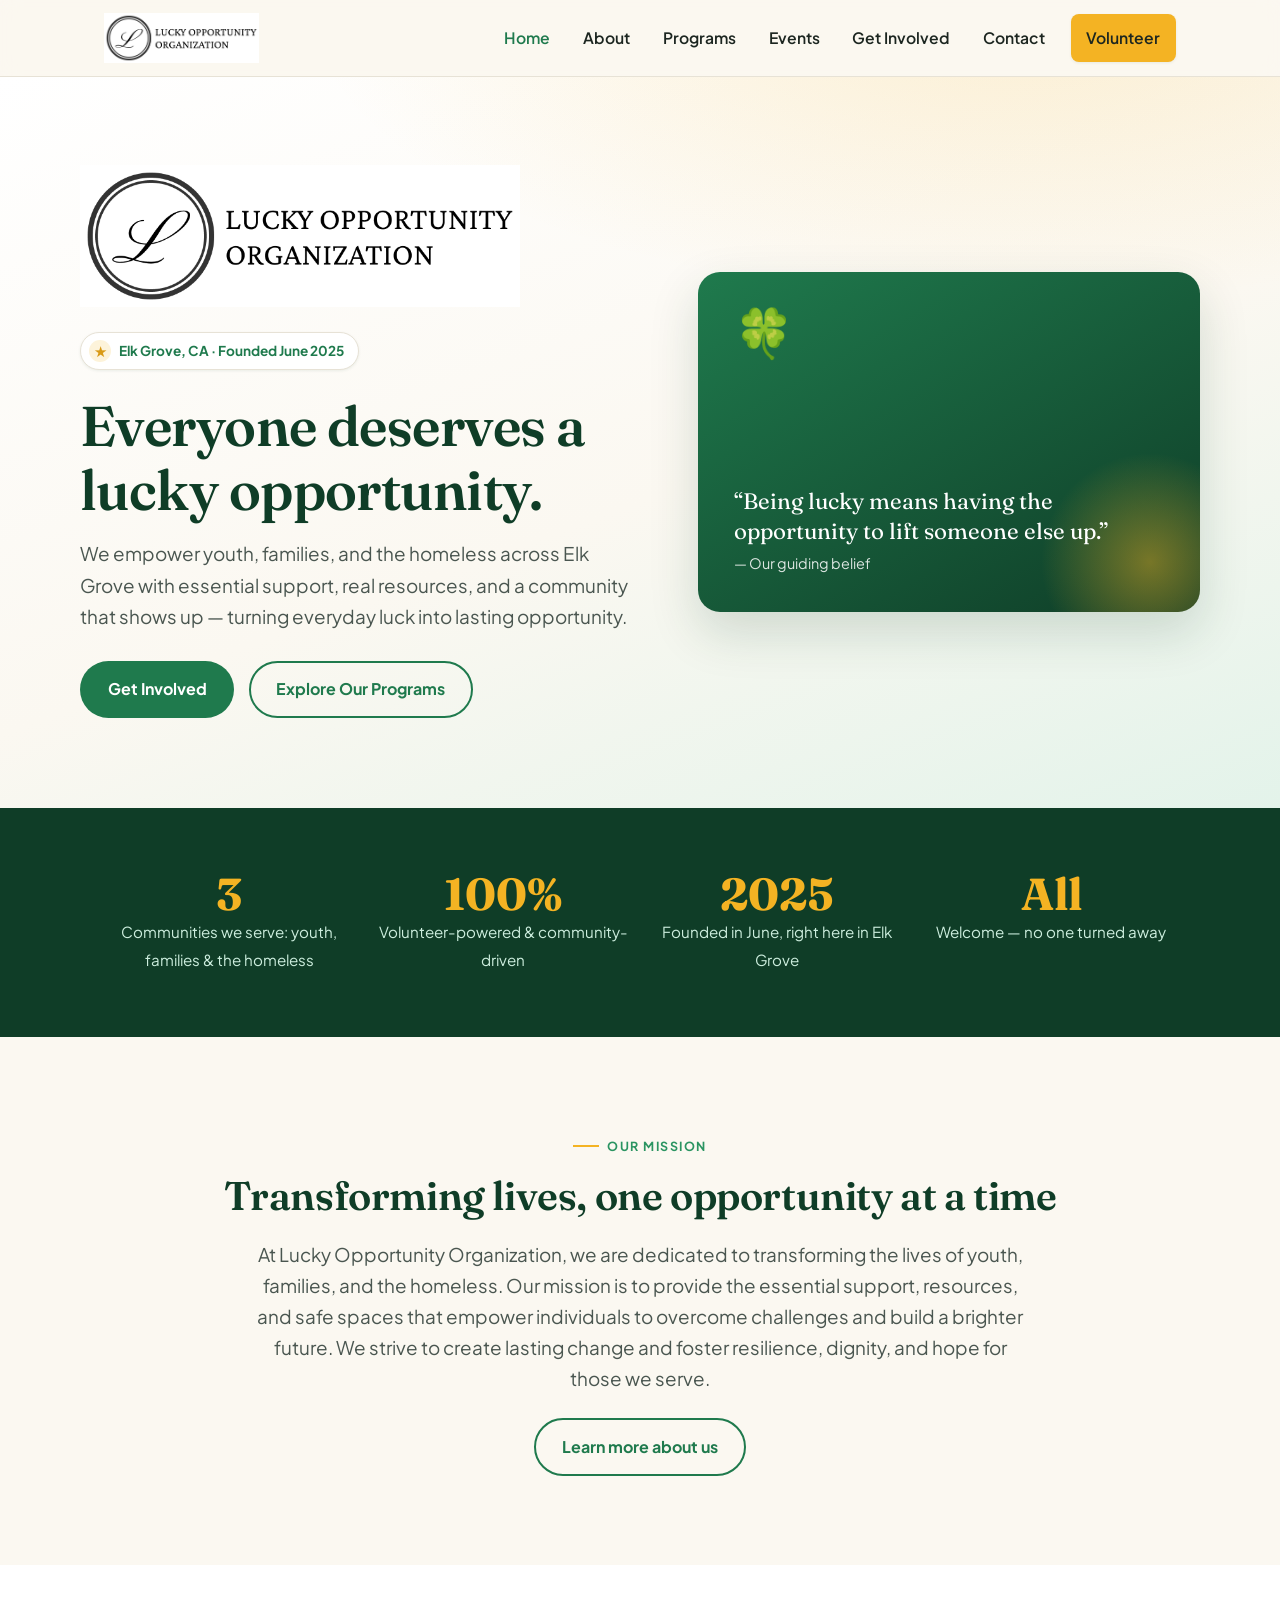
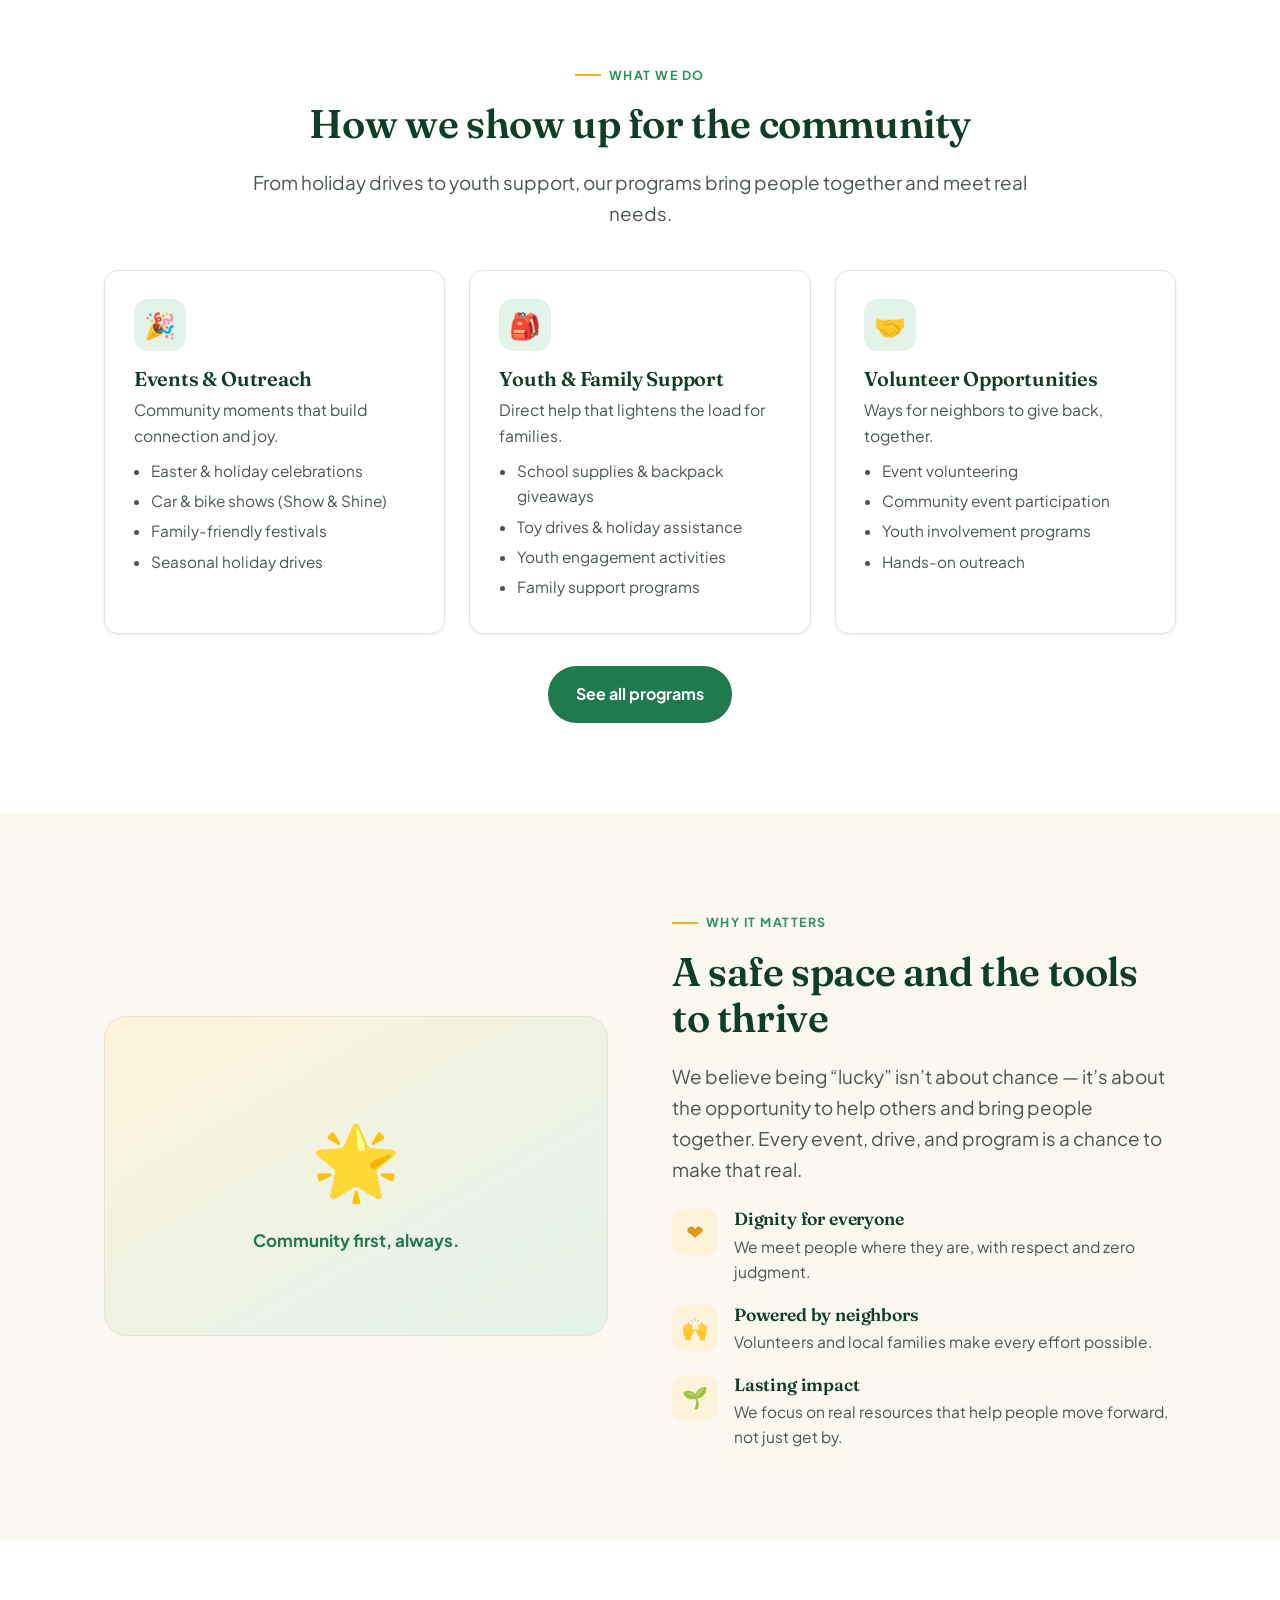
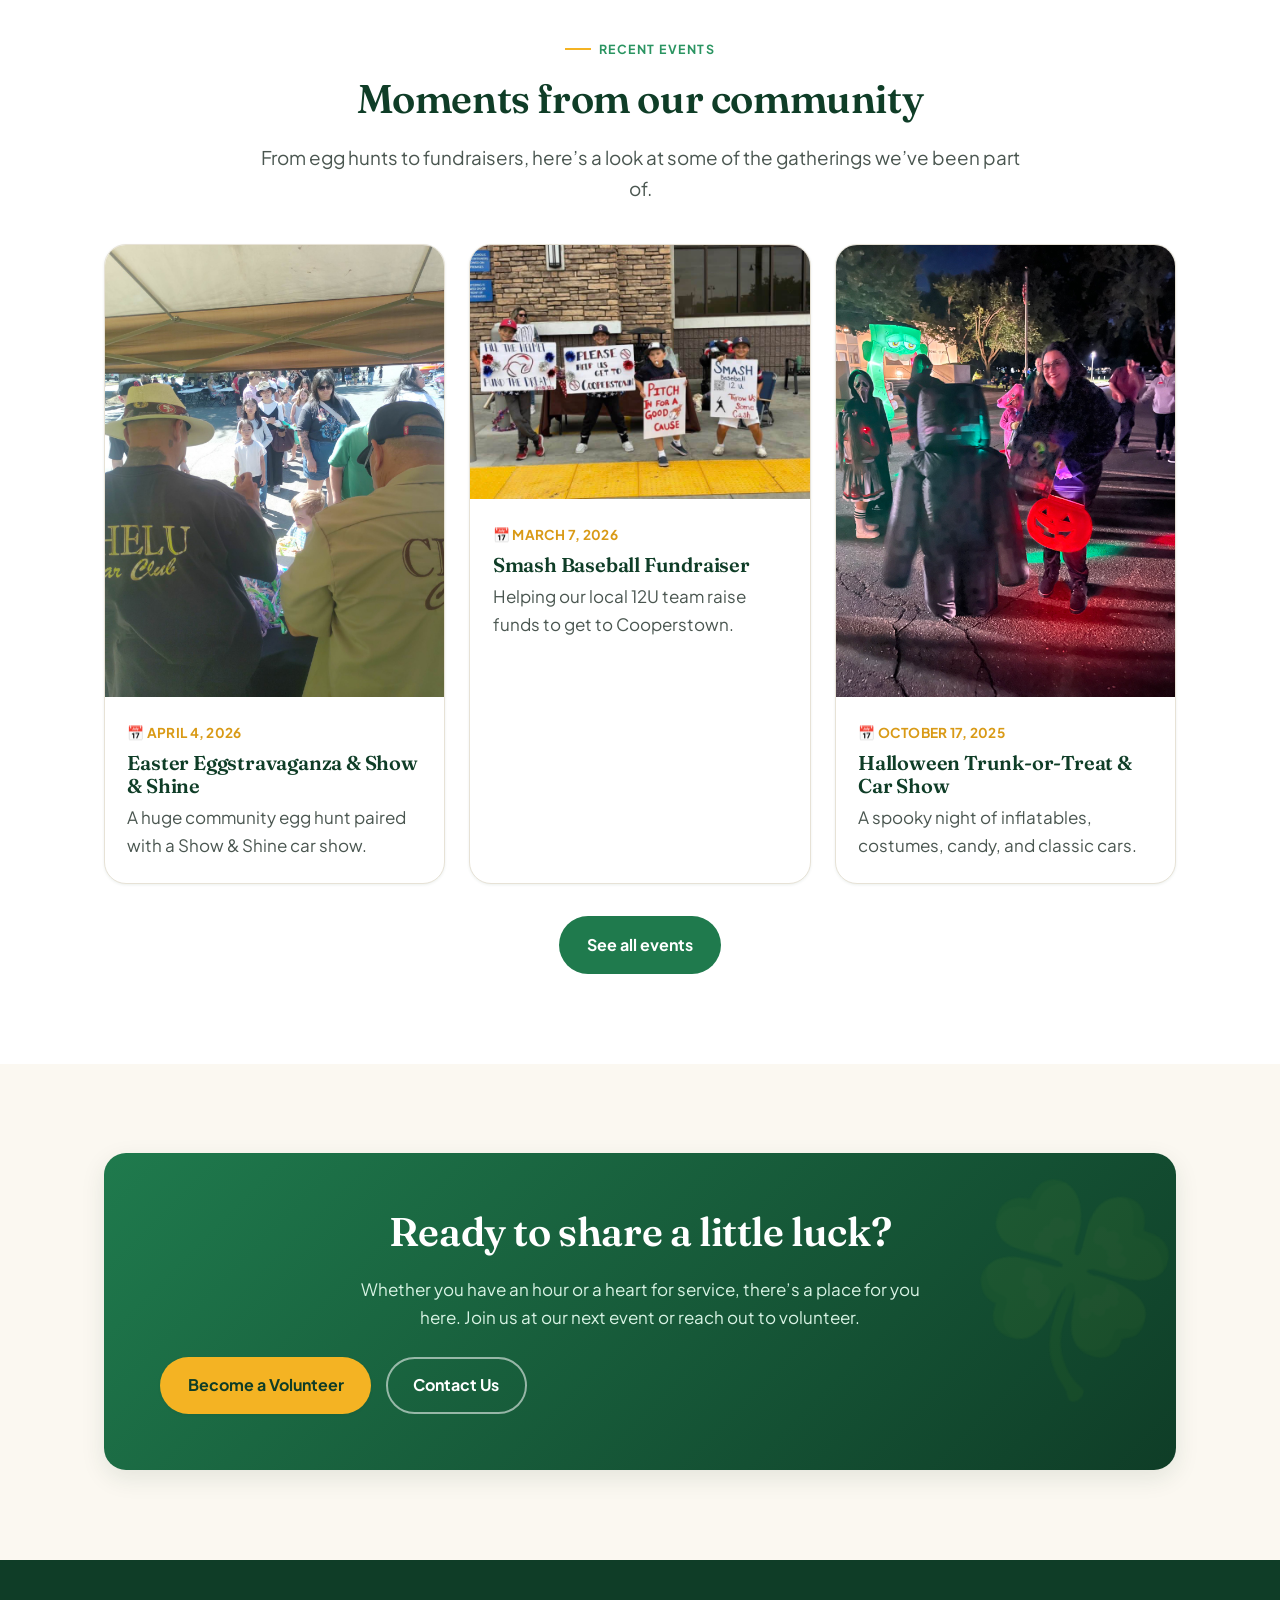
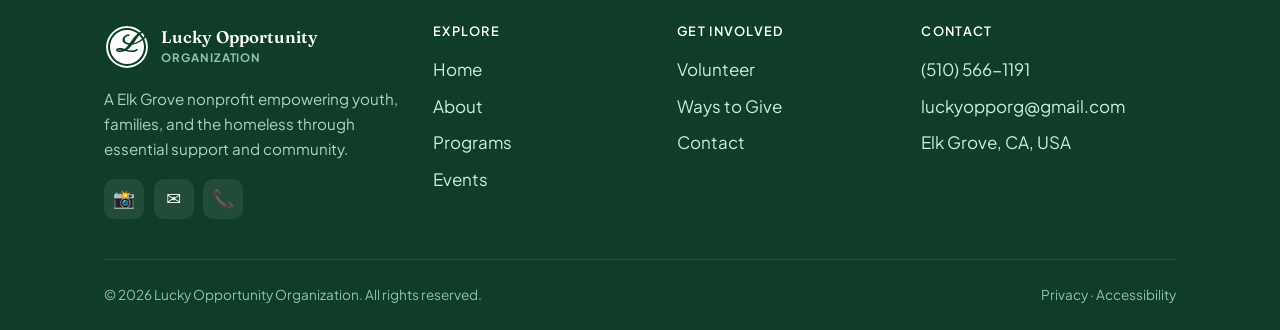
==== commit 7b7bdd8d: "Update location from Sacramento to Elk Grove" ====
--- a/index.html
+++ b/index.html
@@ -3,15 +3,15 @@
 <head>
   <meta charset="UTF-8" />
   <meta name="viewport" content="width=device-width, initial-scale=1.0" />
-  <title>Lucky Opportunity Organization | Empowering Youth, Families & the Homeless in Sacramento</title>
-  <meta name="description" content="Lucky Opportunity Organization is a Sacramento nonprofit transforming lives by empowering youth, families, and the homeless through events, drives, and community outreach. Get involved today." />
+  <title>Lucky Opportunity Organization | Empowering Youth, Families & the Homeless in Elk Grove</title>
+  <meta name="description" content="Lucky Opportunity Organization is a Elk Grove nonprofit transforming lives by empowering youth, families, and the homeless through events, drives, and community outreach. Get involved today." />
   <link rel="canonical" href="https://www.luckyopportunityorganization.org/" />
   <meta name="theme-color" content="#0f3d27" />
 
   <!-- Open Graph -->
   <meta property="og:type" content="website" />
   <meta property="og:title" content="Lucky Opportunity Organization" />
-  <meta property="og:description" content="Empowering youth, families, and the homeless across Sacramento through essential support and community." />
+  <meta property="og:description" content="Empowering youth, families, and the homeless across Elk Grove through essential support and community." />
   <meta property="og:url" content="https://www.luckyopportunityorganization.org/" />
 
   <link rel="icon" href="data:image/svg+xml,%3Csvg xmlns='http://www.w3.org/2000/svg' viewBox='0 0 100 100'%3E%3Crect width='100' height='100' rx='22' fill='%231f7a4d'/%3E%3Ctext x='50' y='70' font-size='66' text-anchor='middle' fill='%23fbd97a' font-family='Georgia,serif' font-style='italic'%3EL%3C/text%3E%3C/svg%3E" />
@@ -30,8 +30,8 @@
     "email": "luckyopporg@gmail.com",
     "telephone": "+1-510-566-1191",
     "foundingDate": "2025-06",
-    "description": "A Sacramento nonprofit dedicated to transforming lives by empowering youth, families, and the homeless through essential support and resources.",
-    "address": { "@type": "PostalAddress", "addressLocality": "Sacramento", "addressRegion": "CA", "addressCountry": "US" },
+    "description": "A Elk Grove nonprofit dedicated to transforming lives by empowering youth, families, and the homeless through essential support and resources.",
+    "address": { "@type": "PostalAddress", "addressLocality": "Elk Grove", "addressRegion": "CA", "addressCountry": "US" },
     "sameAs": ["https://www.instagram.com/lucky_opportunity_organization"]
   }
   </script>
@@ -66,9 +66,9 @@
       <div class="wrap hero-grid">
         <div>
           <img class="hero-logo" src="assets/logo.png" width="695" height="224" alt="Lucky Opportunity Organization logo" />
-          <span class="hero-badge"><i>★</i> Sacramento, CA · Founded June 2025</span>
+          <span class="hero-badge"><i>★</i> Elk Grove, CA · Founded June 2025</span>
           <h1>Everyone deserves a lucky opportunity.</h1>
-          <p class="lead">We empower youth, families, and the homeless across Sacramento with essential support, real resources, and a community that shows up &mdash; turning everyday luck into lasting opportunity.</p>
+          <p class="lead">We empower youth, families, and the homeless across Elk Grove with essential support, real resources, and a community that shows up &mdash; turning everyday luck into lasting opportunity.</p>
           <div class="btn-row">
             <a class="btn btn--green" href="get-involved.html">Get Involved</a>
             <a class="btn btn--outline" href="programs.html">Explore Our Programs</a>
@@ -90,7 +90,7 @@
         <div class="stats">
           <div class="stat"><b>3</b><span>Communities we serve: youth, families &amp; the homeless</span></div>
           <div class="stat"><b>100%</b><span>Volunteer-powered &amp; community-driven</span></div>
-          <div class="stat"><b>2025</b><span>Founded in June, right here in Sacramento</span></div>
+          <div class="stat"><b>2025</b><span>Founded in June, right here in Elk Grove</span></div>
           <div class="stat"><b>All</b><span>Welcome &mdash; no one turned away</span></div>
         </div>
       </div>
@@ -252,7 +252,7 @@
             <span class="brand-badge" aria-hidden="true">L</span>
             <span class="brand-name"><b>Lucky Opportunity</b><span>Organization</span></span>
           </a>
-          <p style="margin-top:1rem;">A Sacramento nonprofit empowering youth, families, and the homeless through essential support and community.</p>
+          <p style="margin-top:1rem;">A Elk Grove nonprofit empowering youth, families, and the homeless through essential support and community.</p>
           <div class="social">
             <a href="https://www.instagram.com/lucky_opportunity_organization" target="_blank" rel="noopener" aria-label="Instagram">📸</a>
             <a href="mailto:luckyopporg@gmail.com" aria-label="Email">✉️</a>
@@ -281,7 +281,7 @@
           <ul>
             <li><a href="tel:+15105661191">(510) 566-1191</a></li>
             <li><a href="mailto:luckyopporg@gmail.com">luckyopporg@gmail.com</a></li>
-            <li>Sacramento, CA, USA</li>
+            <li>Elk Grove, CA, USA</li>
           </ul>
         </div>
       </div>
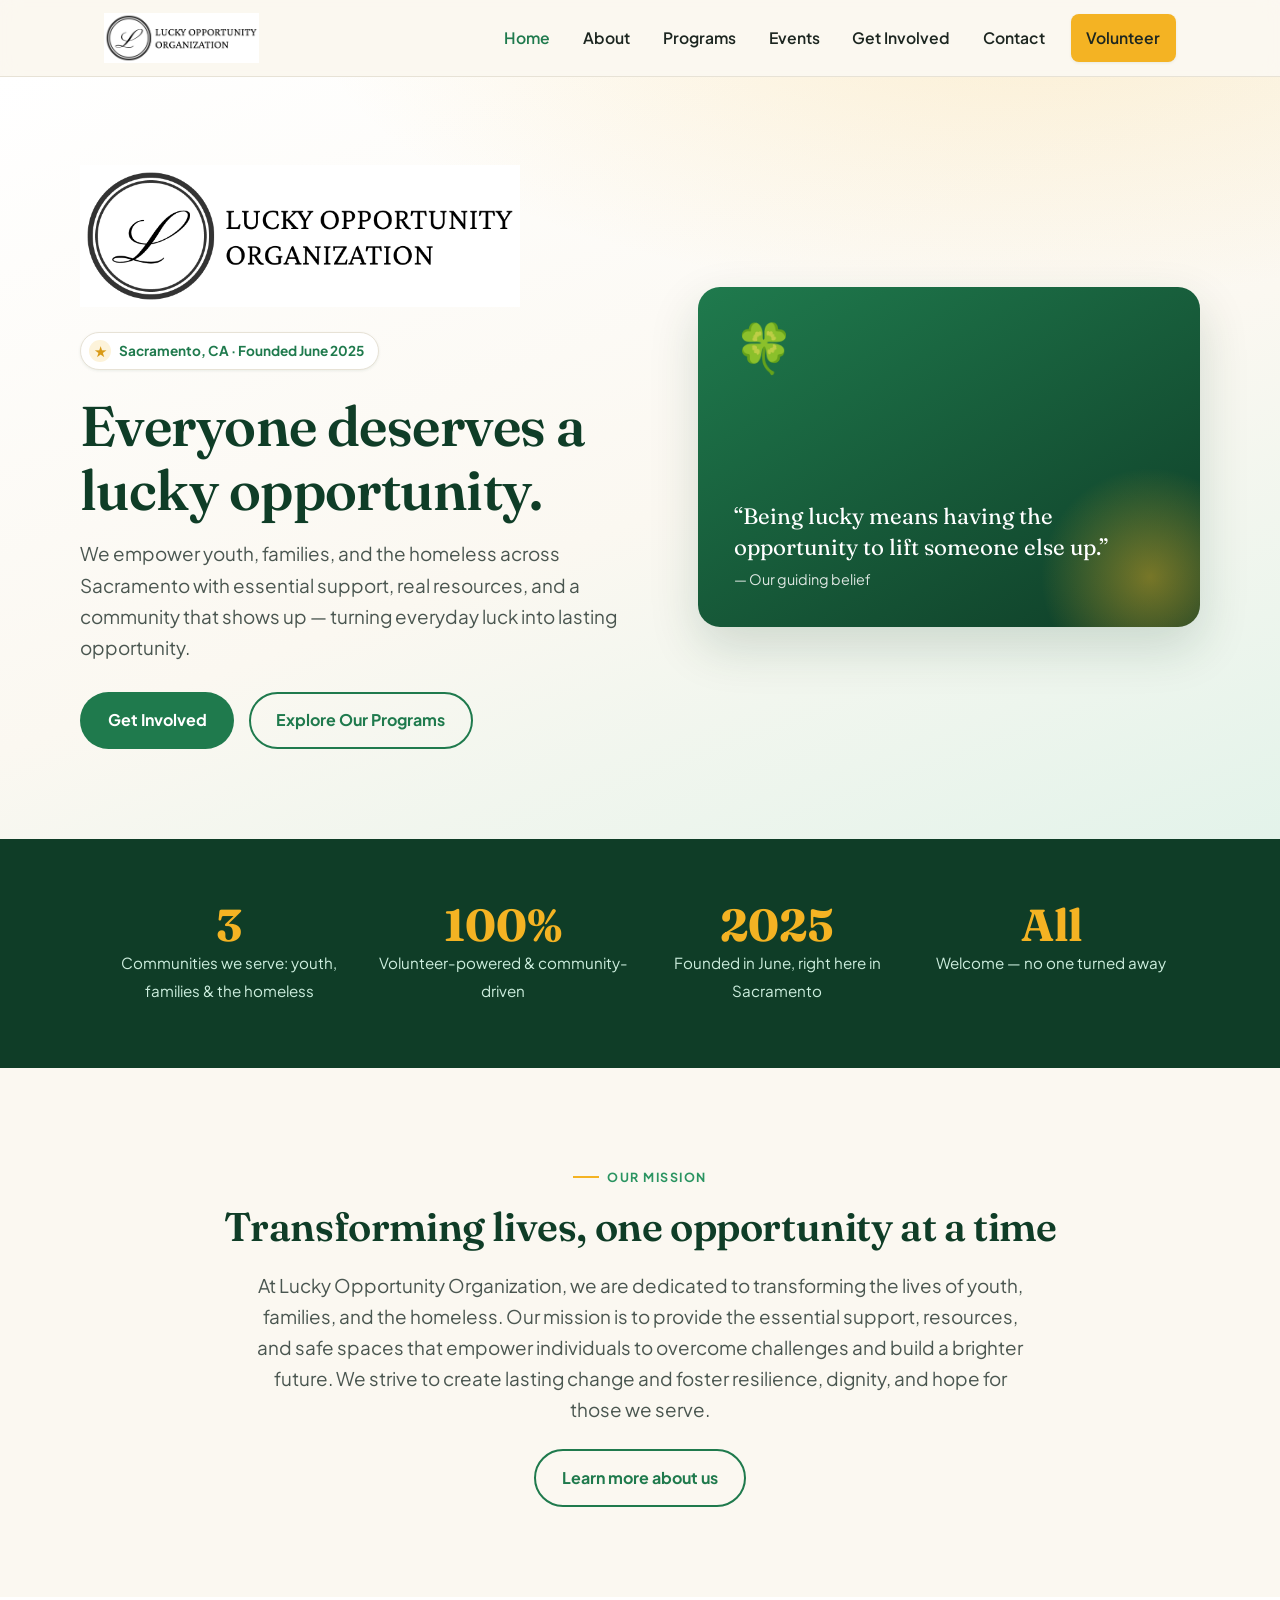
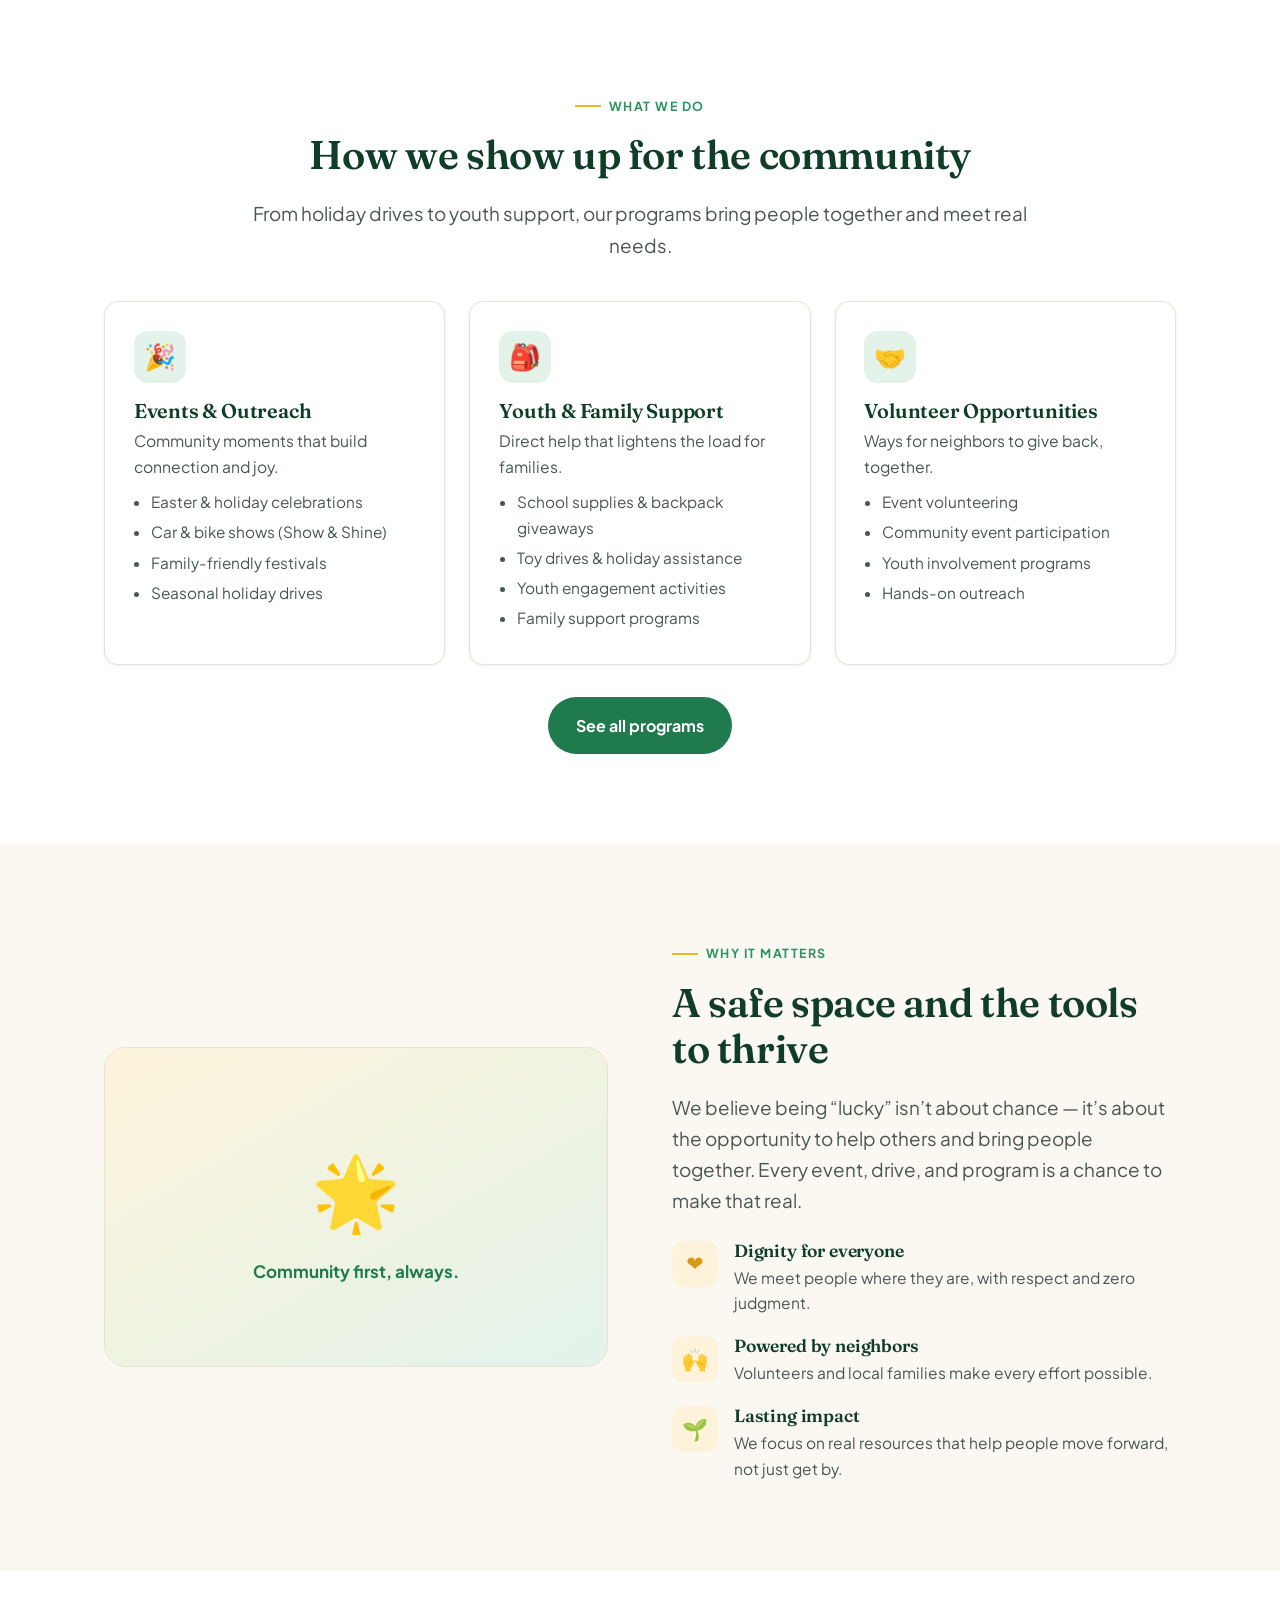
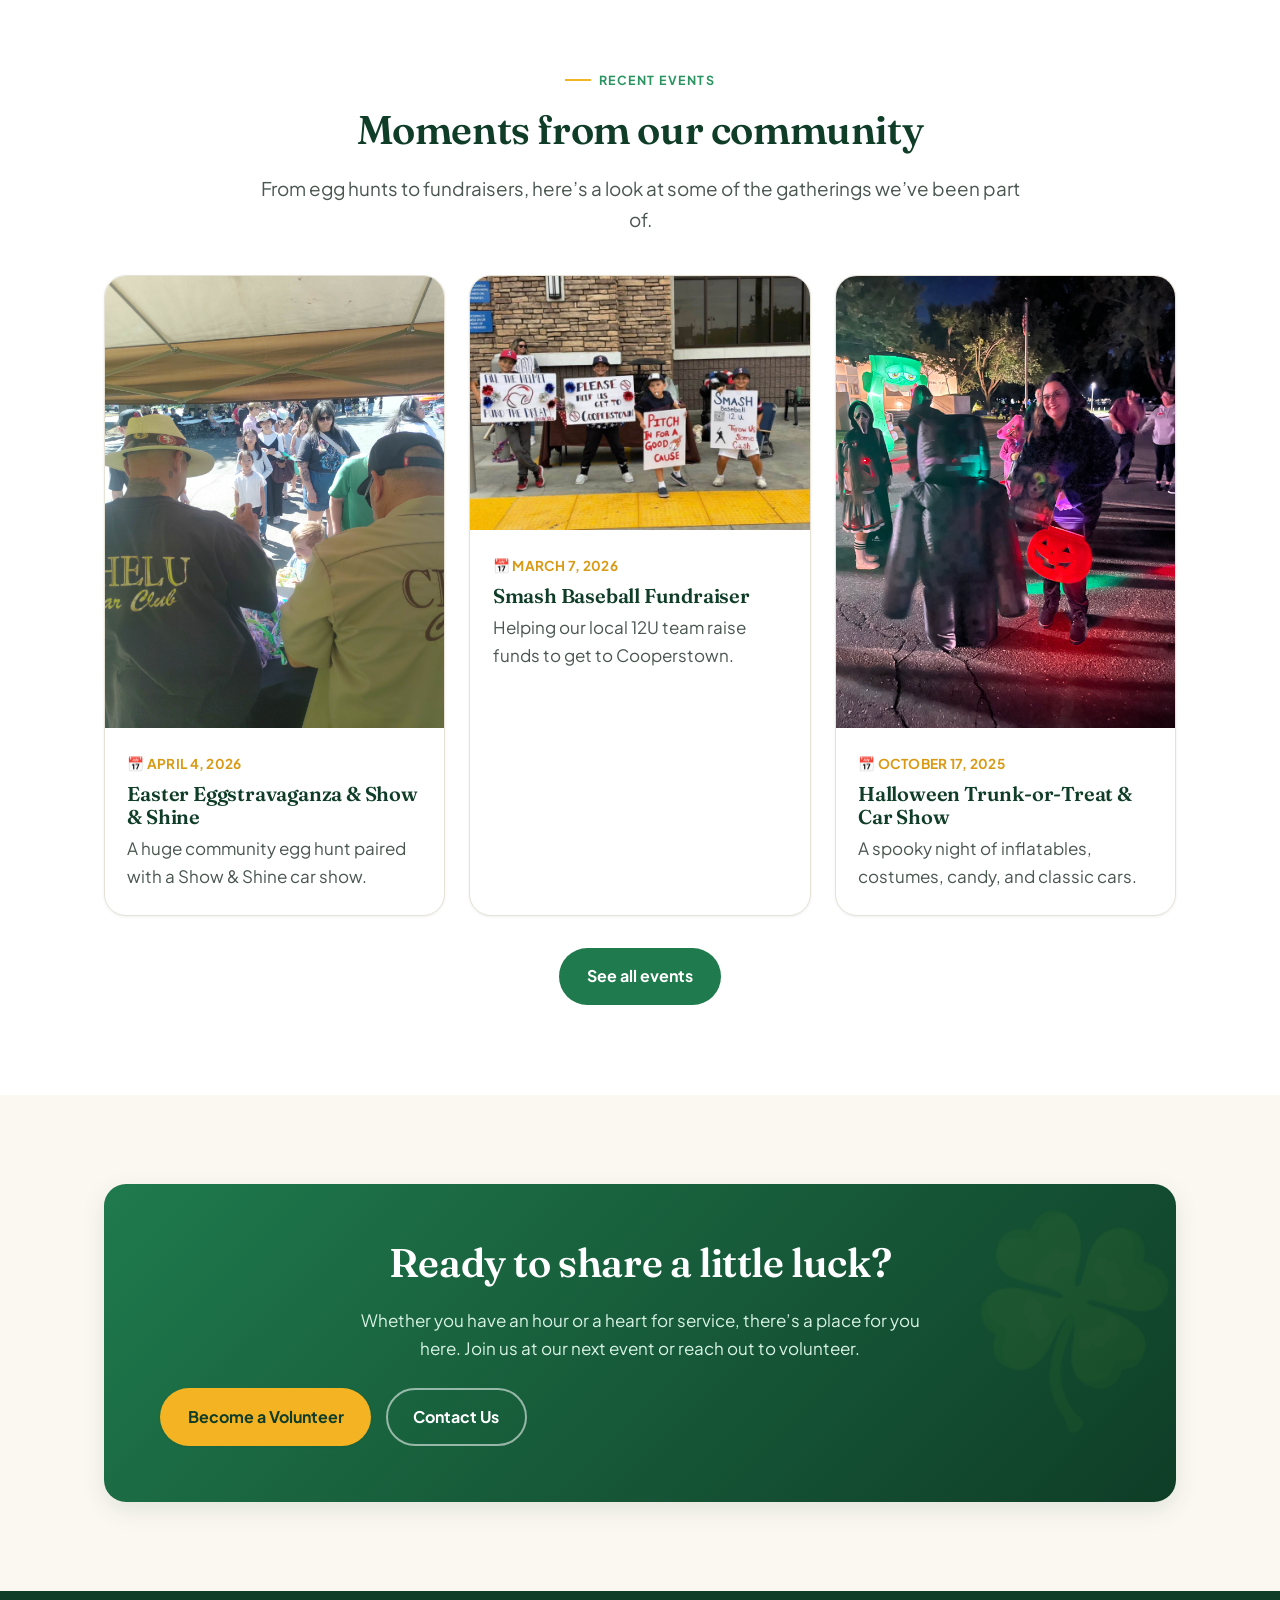
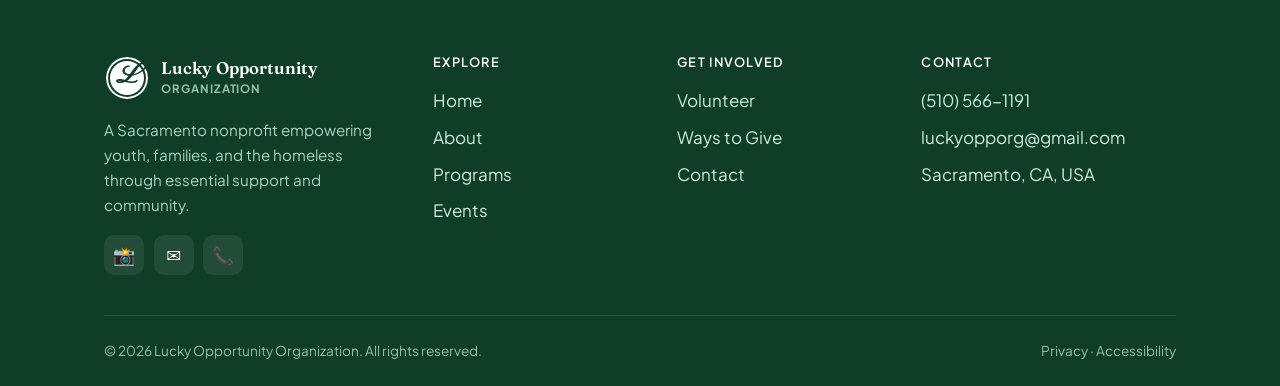
==== commit afc5ae8c: "Revert location back to Sacramento" ====
--- a/index.html
+++ b/index.html
@@ -3,15 +3,15 @@
 <head>
   <meta charset="UTF-8" />
   <meta name="viewport" content="width=device-width, initial-scale=1.0" />
-  <title>Lucky Opportunity Organization | Empowering Youth, Families & the Homeless in Elk Grove</title>
-  <meta name="description" content="Lucky Opportunity Organization is a Elk Grove nonprofit transforming lives by empowering youth, families, and the homeless through events, drives, and community outreach. Get involved today." />
+  <title>Lucky Opportunity Organization | Empowering Youth, Families & the Homeless in Sacramento</title>
+  <meta name="description" content="Lucky Opportunity Organization is a Sacramento nonprofit transforming lives by empowering youth, families, and the homeless through events, drives, and community outreach. Get involved today." />
   <link rel="canonical" href="https://www.luckyopportunityorganization.org/" />
   <meta name="theme-color" content="#0f3d27" />
 
   <!-- Open Graph -->
   <meta property="og:type" content="website" />
   <meta property="og:title" content="Lucky Opportunity Organization" />
-  <meta property="og:description" content="Empowering youth, families, and the homeless across Elk Grove through essential support and community." />
+  <meta property="og:description" content="Empowering youth, families, and the homeless across Sacramento through essential support and community." />
   <meta property="og:url" content="https://www.luckyopportunityorganization.org/" />
 
   <link rel="icon" href="data:image/svg+xml,%3Csvg xmlns='http://www.w3.org/2000/svg' viewBox='0 0 100 100'%3E%3Crect width='100' height='100' rx='22' fill='%231f7a4d'/%3E%3Ctext x='50' y='70' font-size='66' text-anchor='middle' fill='%23fbd97a' font-family='Georgia,serif' font-style='italic'%3EL%3C/text%3E%3C/svg%3E" />
@@ -30,8 +30,8 @@
     "email": "luckyopporg@gmail.com",
     "telephone": "+1-510-566-1191",
     "foundingDate": "2025-06",
-    "description": "A Elk Grove nonprofit dedicated to transforming lives by empowering youth, families, and the homeless through essential support and resources.",
-    "address": { "@type": "PostalAddress", "addressLocality": "Elk Grove", "addressRegion": "CA", "addressCountry": "US" },
+    "description": "A Sacramento nonprofit dedicated to transforming lives by empowering youth, families, and the homeless through essential support and resources.",
+    "address": { "@type": "PostalAddress", "addressLocality": "Sacramento", "addressRegion": "CA", "addressCountry": "US" },
     "sameAs": ["https://www.instagram.com/lucky_opportunity_organization"]
   }
   </script>
@@ -66,9 +66,9 @@
       <div class="wrap hero-grid">
         <div>
           <img class="hero-logo" src="assets/logo.png" width="695" height="224" alt="Lucky Opportunity Organization logo" />
-          <span class="hero-badge"><i>★</i> Elk Grove, CA · Founded June 2025</span>
+          <span class="hero-badge"><i>★</i> Sacramento, CA · Founded June 2025</span>
           <h1>Everyone deserves a lucky opportunity.</h1>
-          <p class="lead">We empower youth, families, and the homeless across Elk Grove with essential support, real resources, and a community that shows up &mdash; turning everyday luck into lasting opportunity.</p>
+          <p class="lead">We empower youth, families, and the homeless across Sacramento with essential support, real resources, and a community that shows up &mdash; turning everyday luck into lasting opportunity.</p>
           <div class="btn-row">
             <a class="btn btn--green" href="get-involved.html">Get Involved</a>
             <a class="btn btn--outline" href="programs.html">Explore Our Programs</a>
@@ -90,7 +90,7 @@
         <div class="stats">
           <div class="stat"><b>3</b><span>Communities we serve: youth, families &amp; the homeless</span></div>
           <div class="stat"><b>100%</b><span>Volunteer-powered &amp; community-driven</span></div>
-          <div class="stat"><b>2025</b><span>Founded in June, right here in Elk Grove</span></div>
+          <div class="stat"><b>2025</b><span>Founded in June, right here in Sacramento</span></div>
           <div class="stat"><b>All</b><span>Welcome &mdash; no one turned away</span></div>
         </div>
       </div>
@@ -252,7 +252,7 @@
             <span class="brand-badge" aria-hidden="true">L</span>
             <span class="brand-name"><b>Lucky Opportunity</b><span>Organization</span></span>
           </a>
-          <p style="margin-top:1rem;">A Elk Grove nonprofit empowering youth, families, and the homeless through essential support and community.</p>
+          <p style="margin-top:1rem;">A Sacramento nonprofit empowering youth, families, and the homeless through essential support and community.</p>
           <div class="social">
             <a href="https://www.instagram.com/lucky_opportunity_organization" target="_blank" rel="noopener" aria-label="Instagram">📸</a>
             <a href="mailto:luckyopporg@gmail.com" aria-label="Email">✉️</a>
@@ -281,7 +281,7 @@
           <ul>
             <li><a href="tel:+15105661191">(510) 566-1191</a></li>
             <li><a href="mailto:luckyopporg@gmail.com">luckyopporg@gmail.com</a></li>
-            <li>Elk Grove, CA, USA</li>
+            <li>Sacramento, CA, USA</li>
           </ul>
         </div>
       </div>
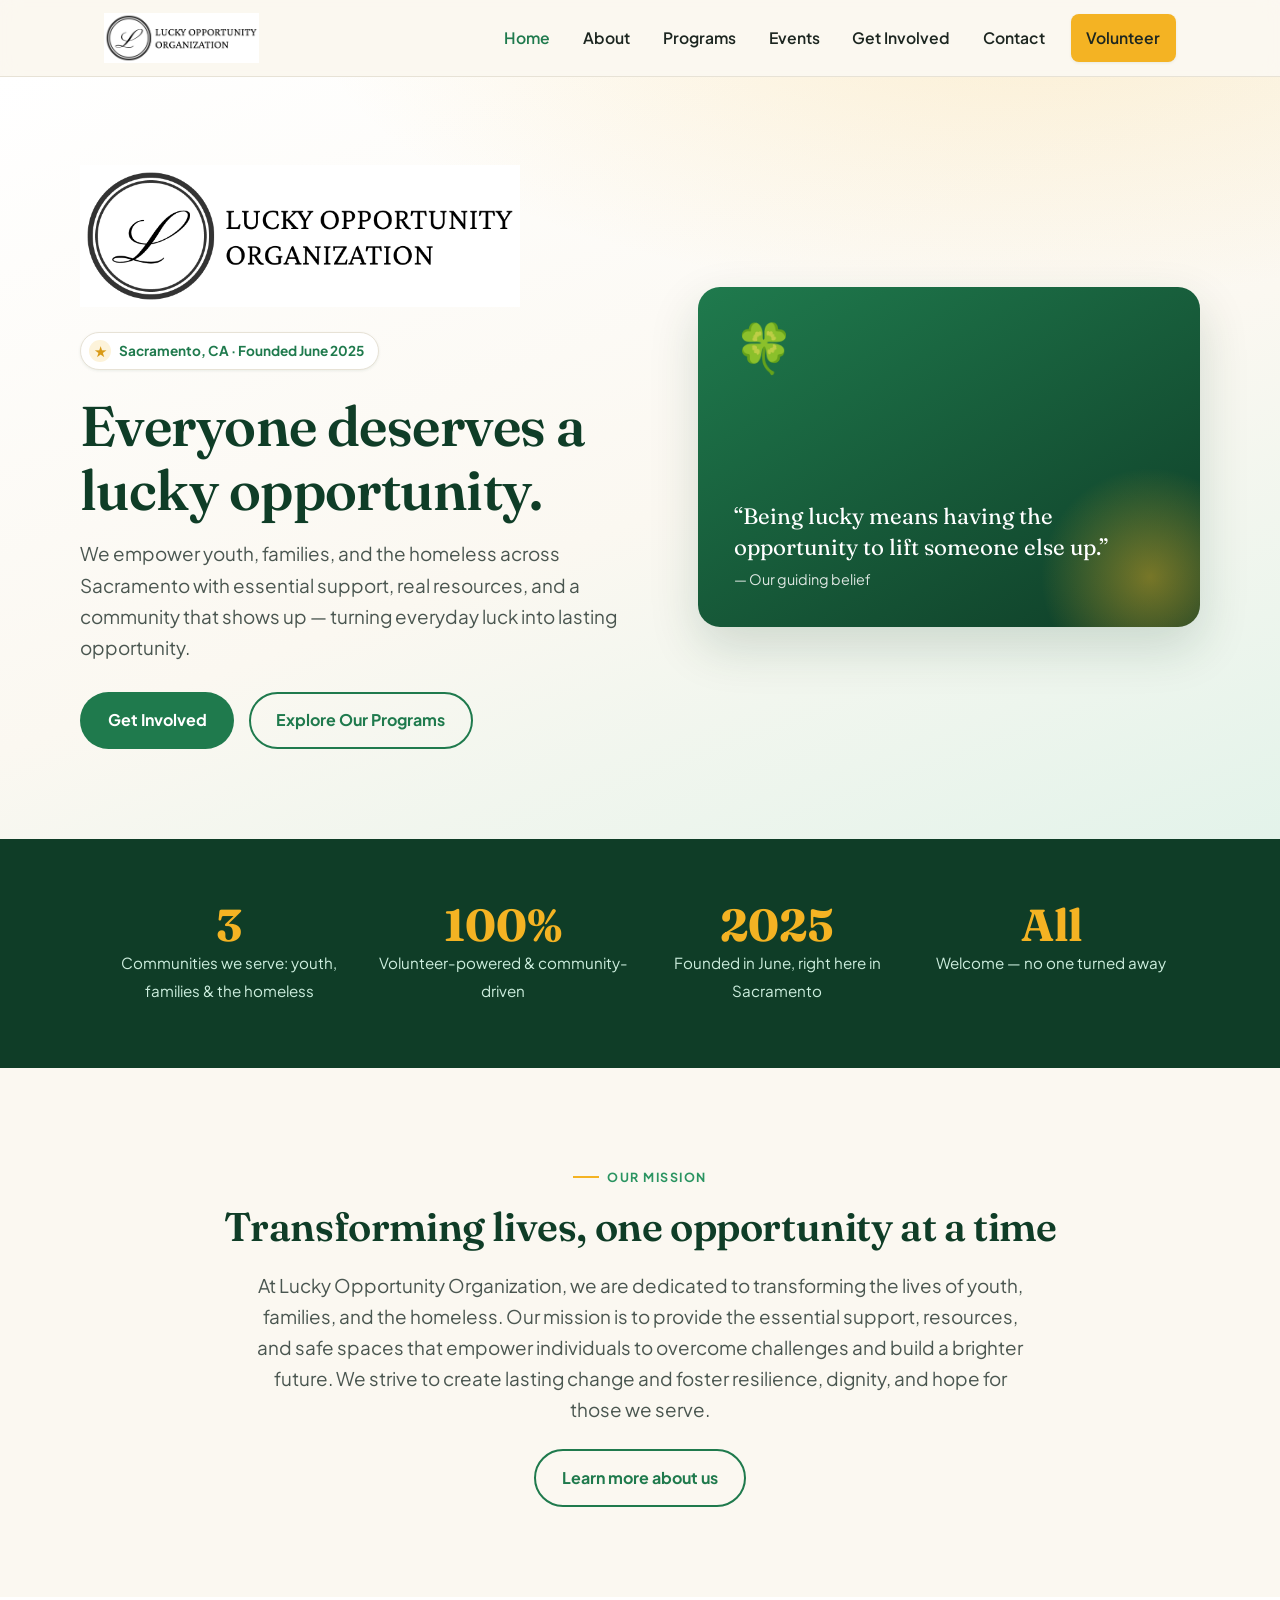
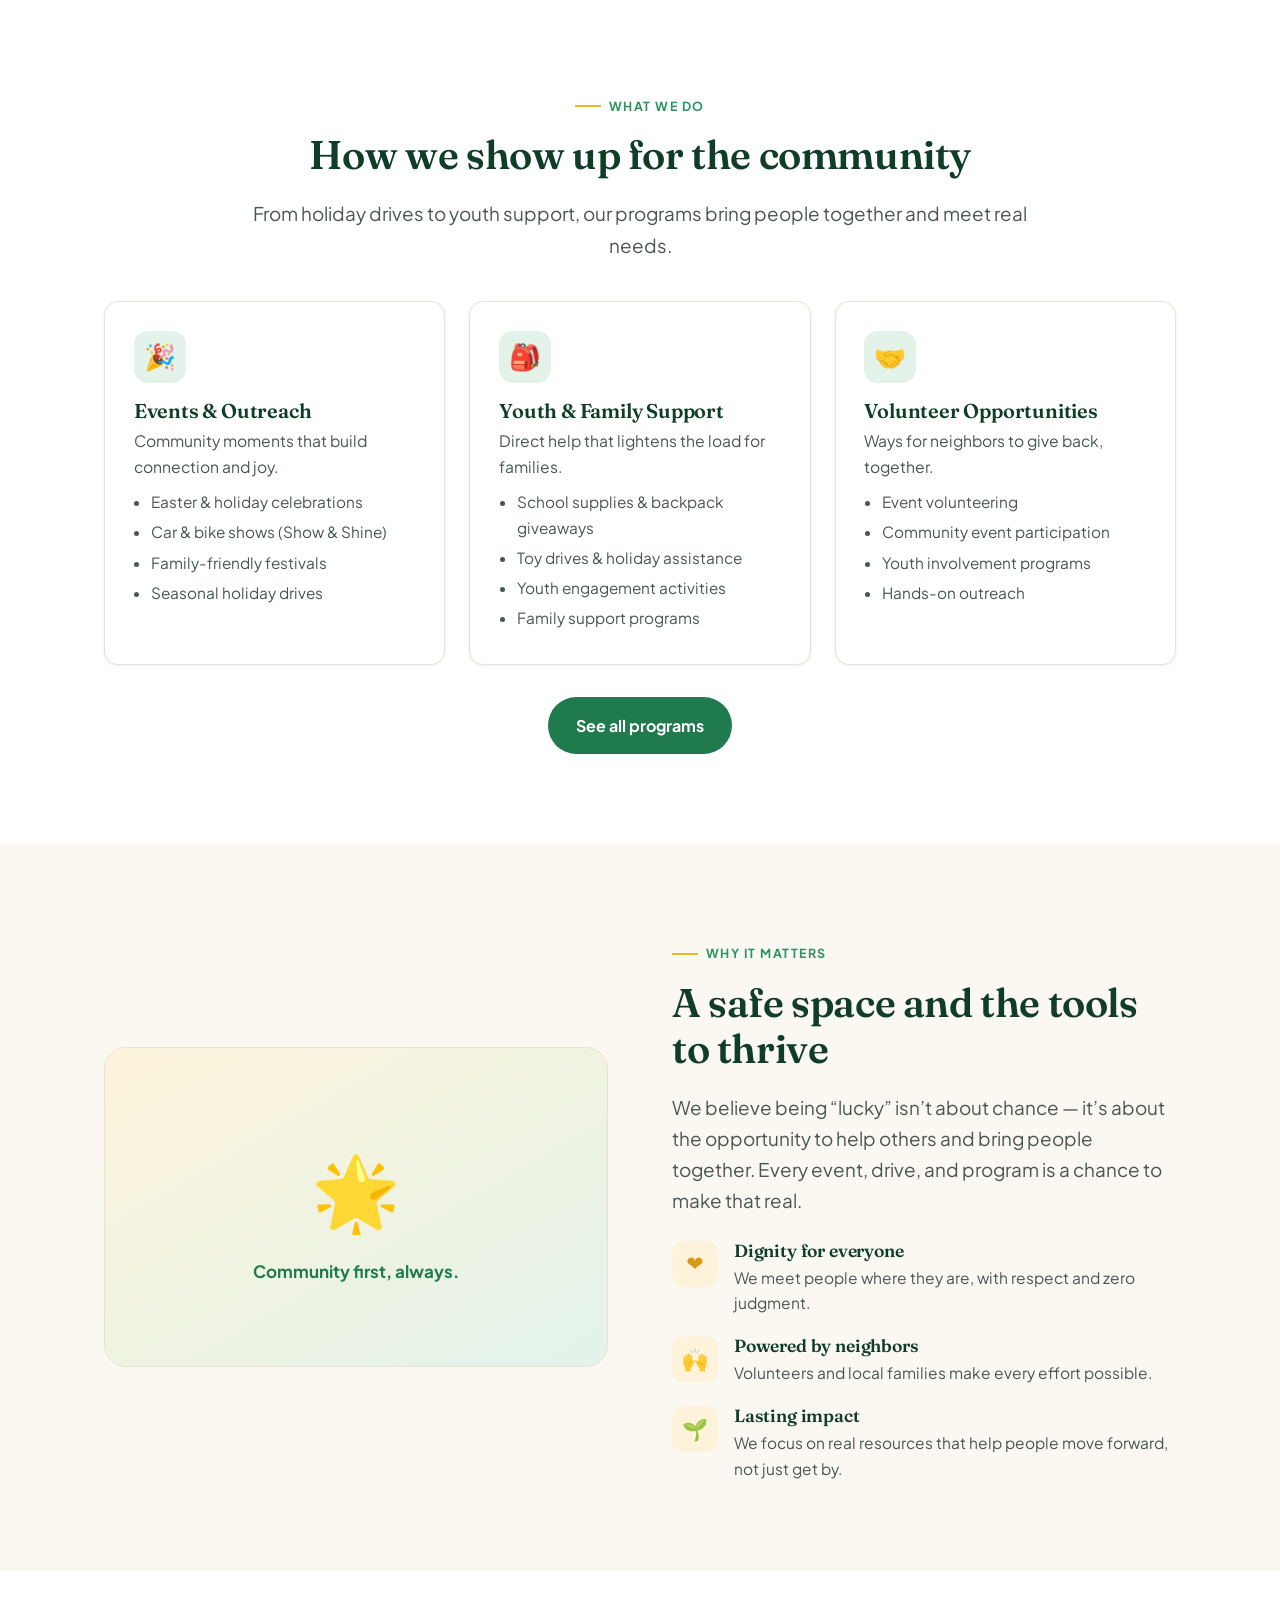
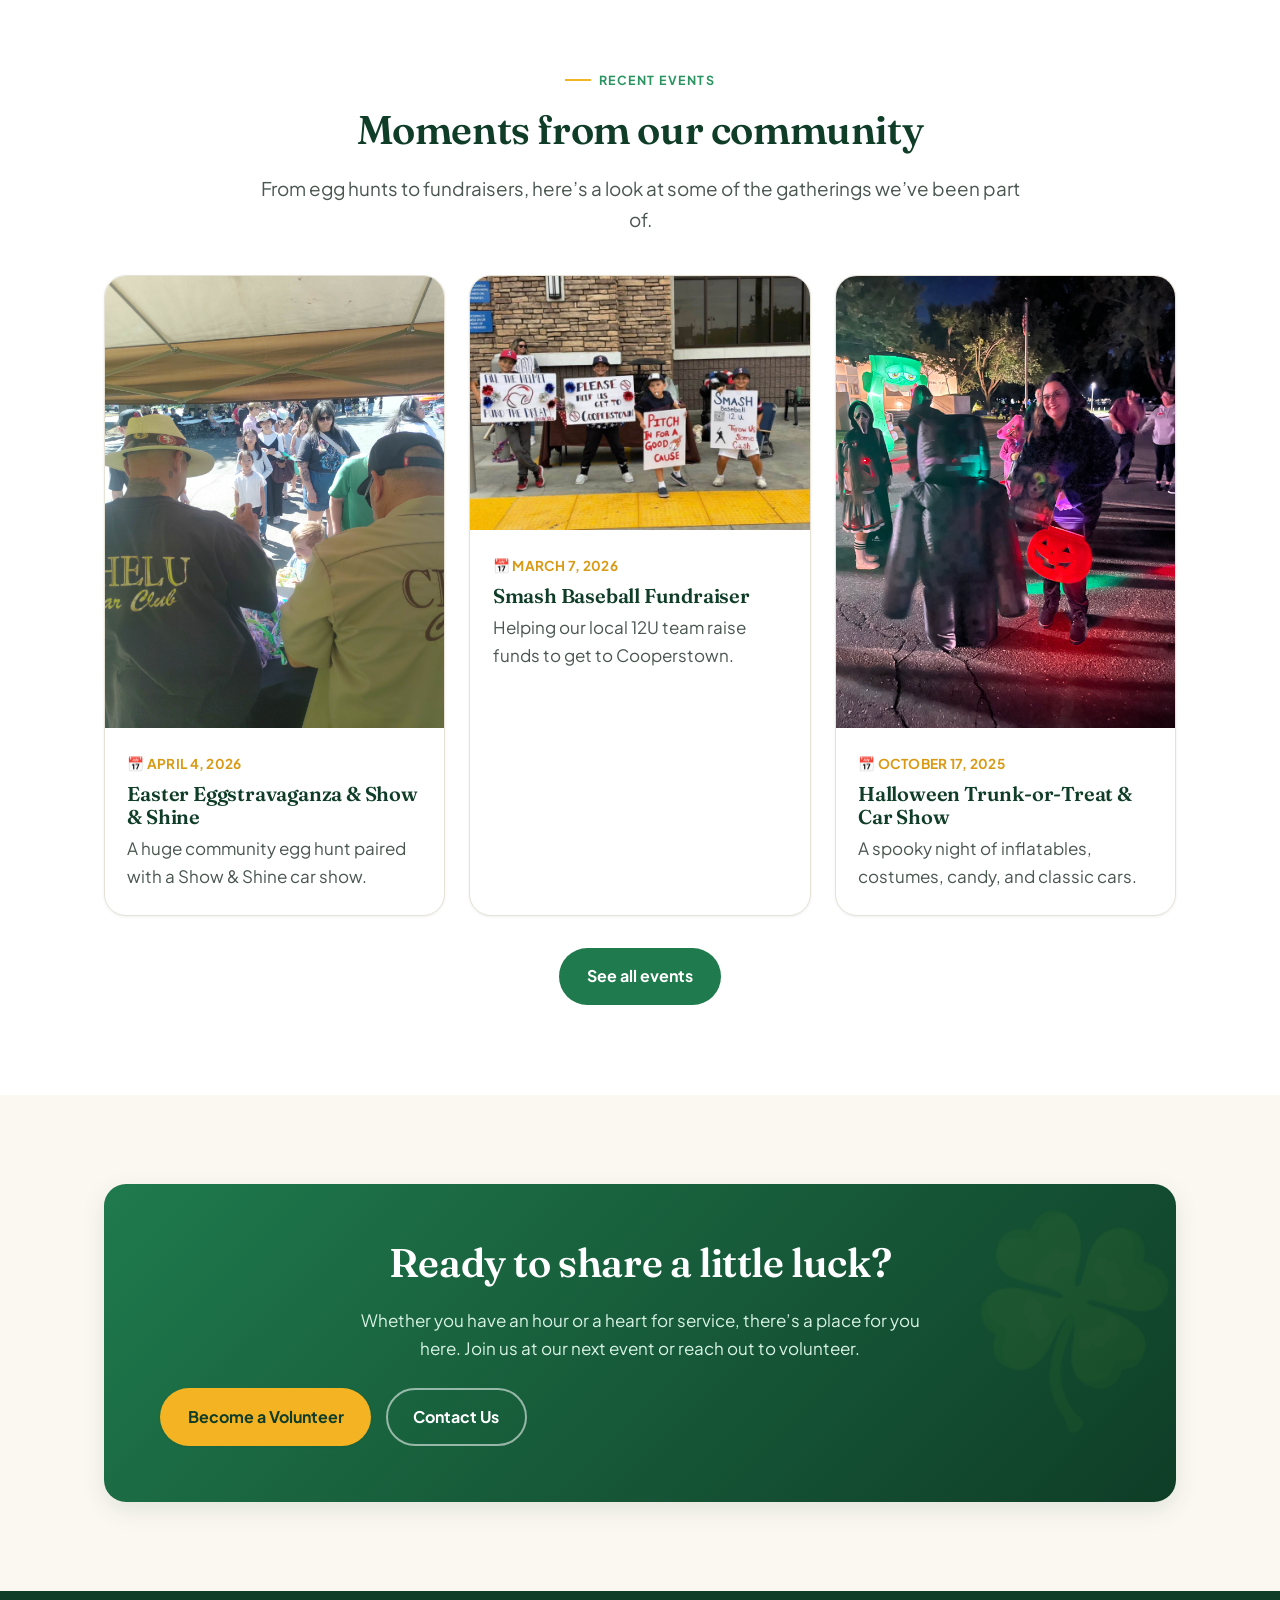
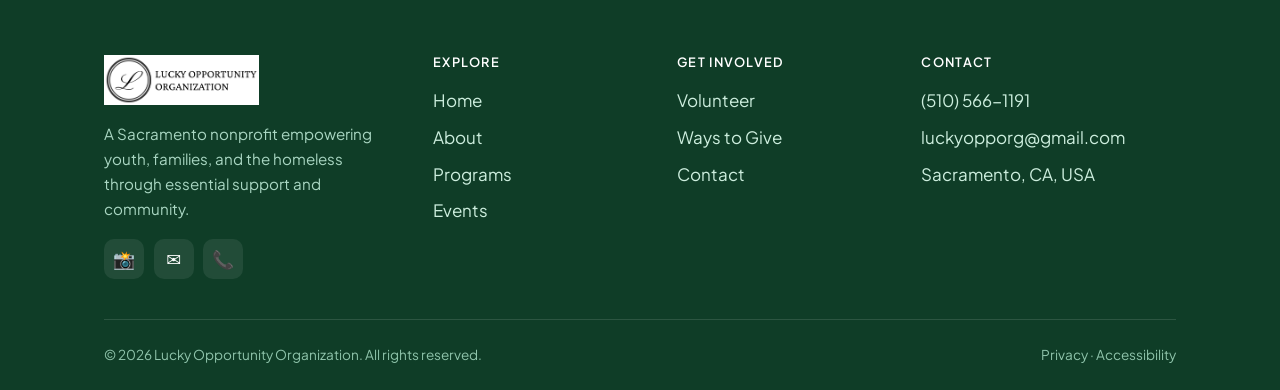
==== commit d9ff79fb: "Replace footer text badge with logo image across all pages" ====
--- a/index.html
+++ b/index.html
@@ -249,8 +249,7 @@
       <div class="footer-grid">
         <div class="footer-about">
           <a class="brand" href="/" aria-label="Lucky Opportunity Organization home">
-            <span class="brand-badge" aria-hidden="true">L</span>
-            <span class="brand-name"><b>Lucky Opportunity</b><span>Organization</span></span>
+            <img class="brand-logo" src="assets/logo.png" alt="Lucky Opportunity Organization" width="695" height="224" />
           </a>
           <p style="margin-top:1rem;">A Sacramento nonprofit empowering youth, families, and the homeless through essential support and community.</p>
           <div class="social">
